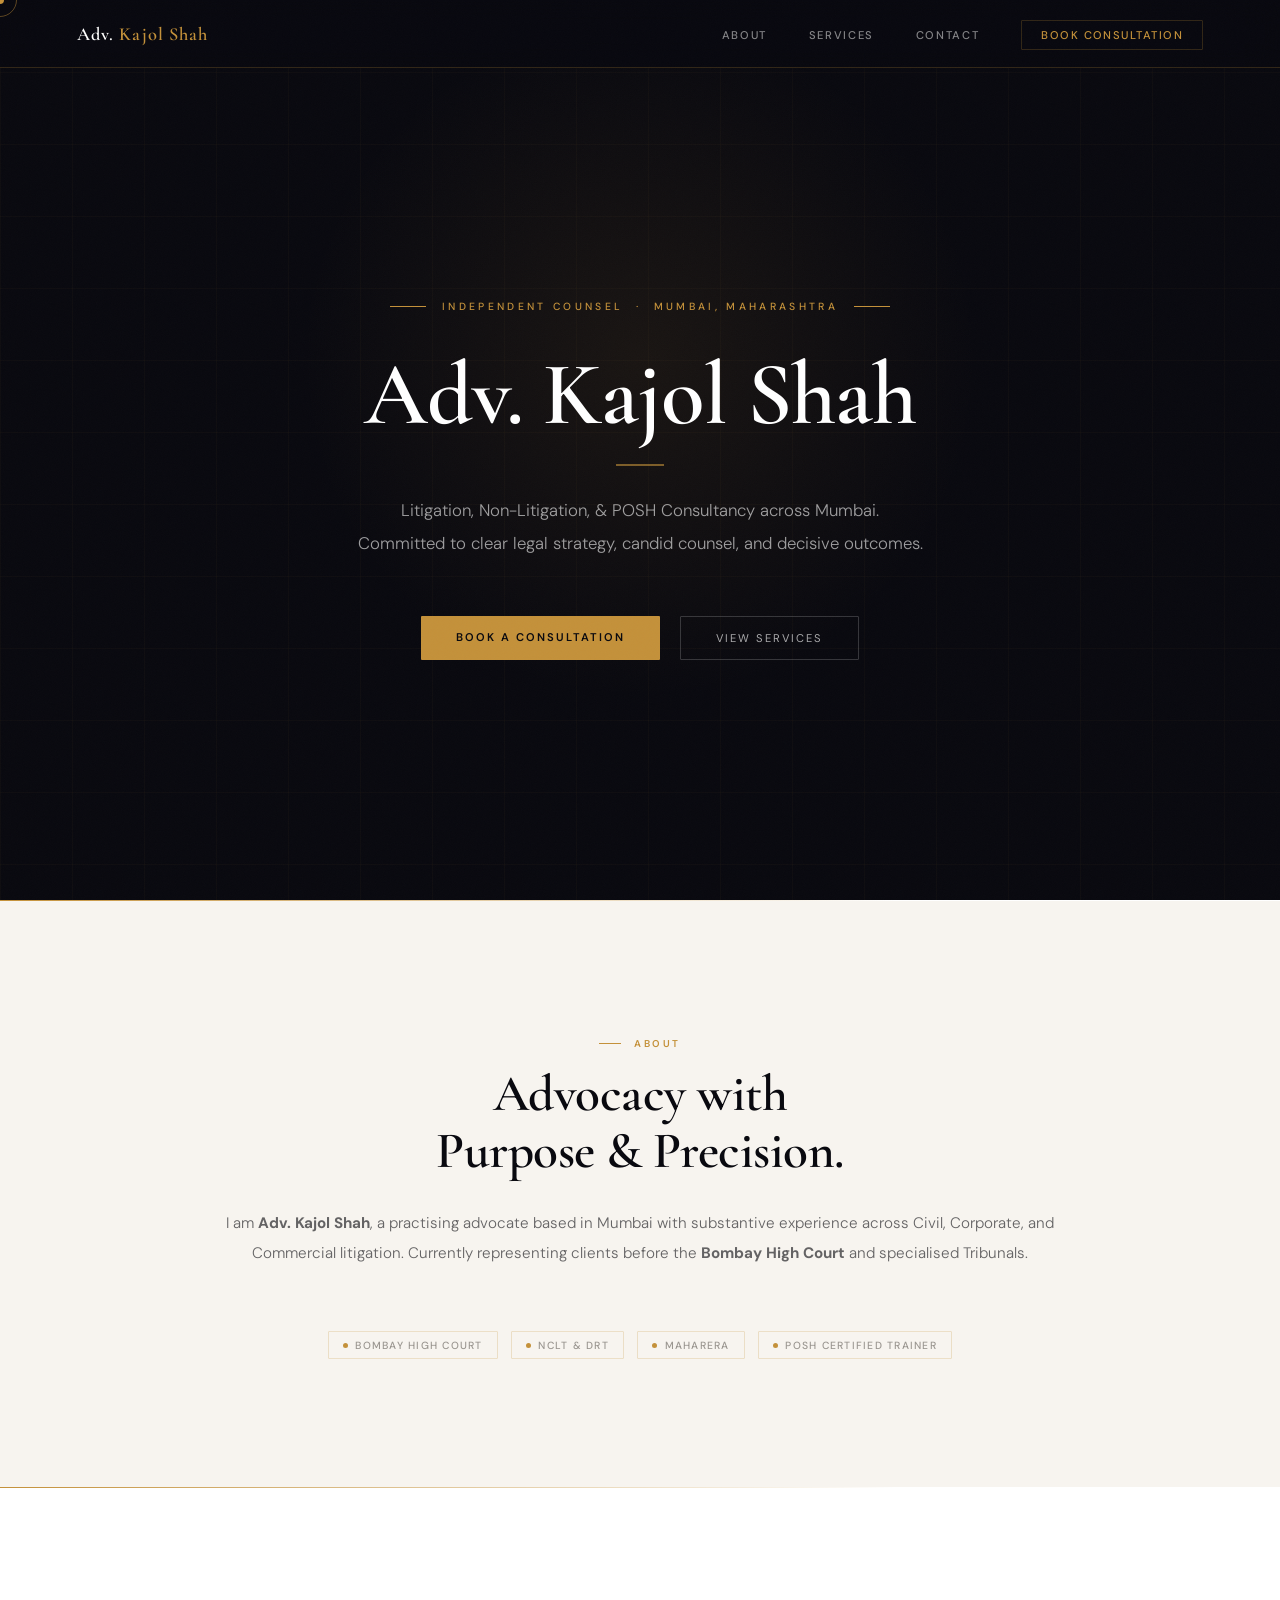
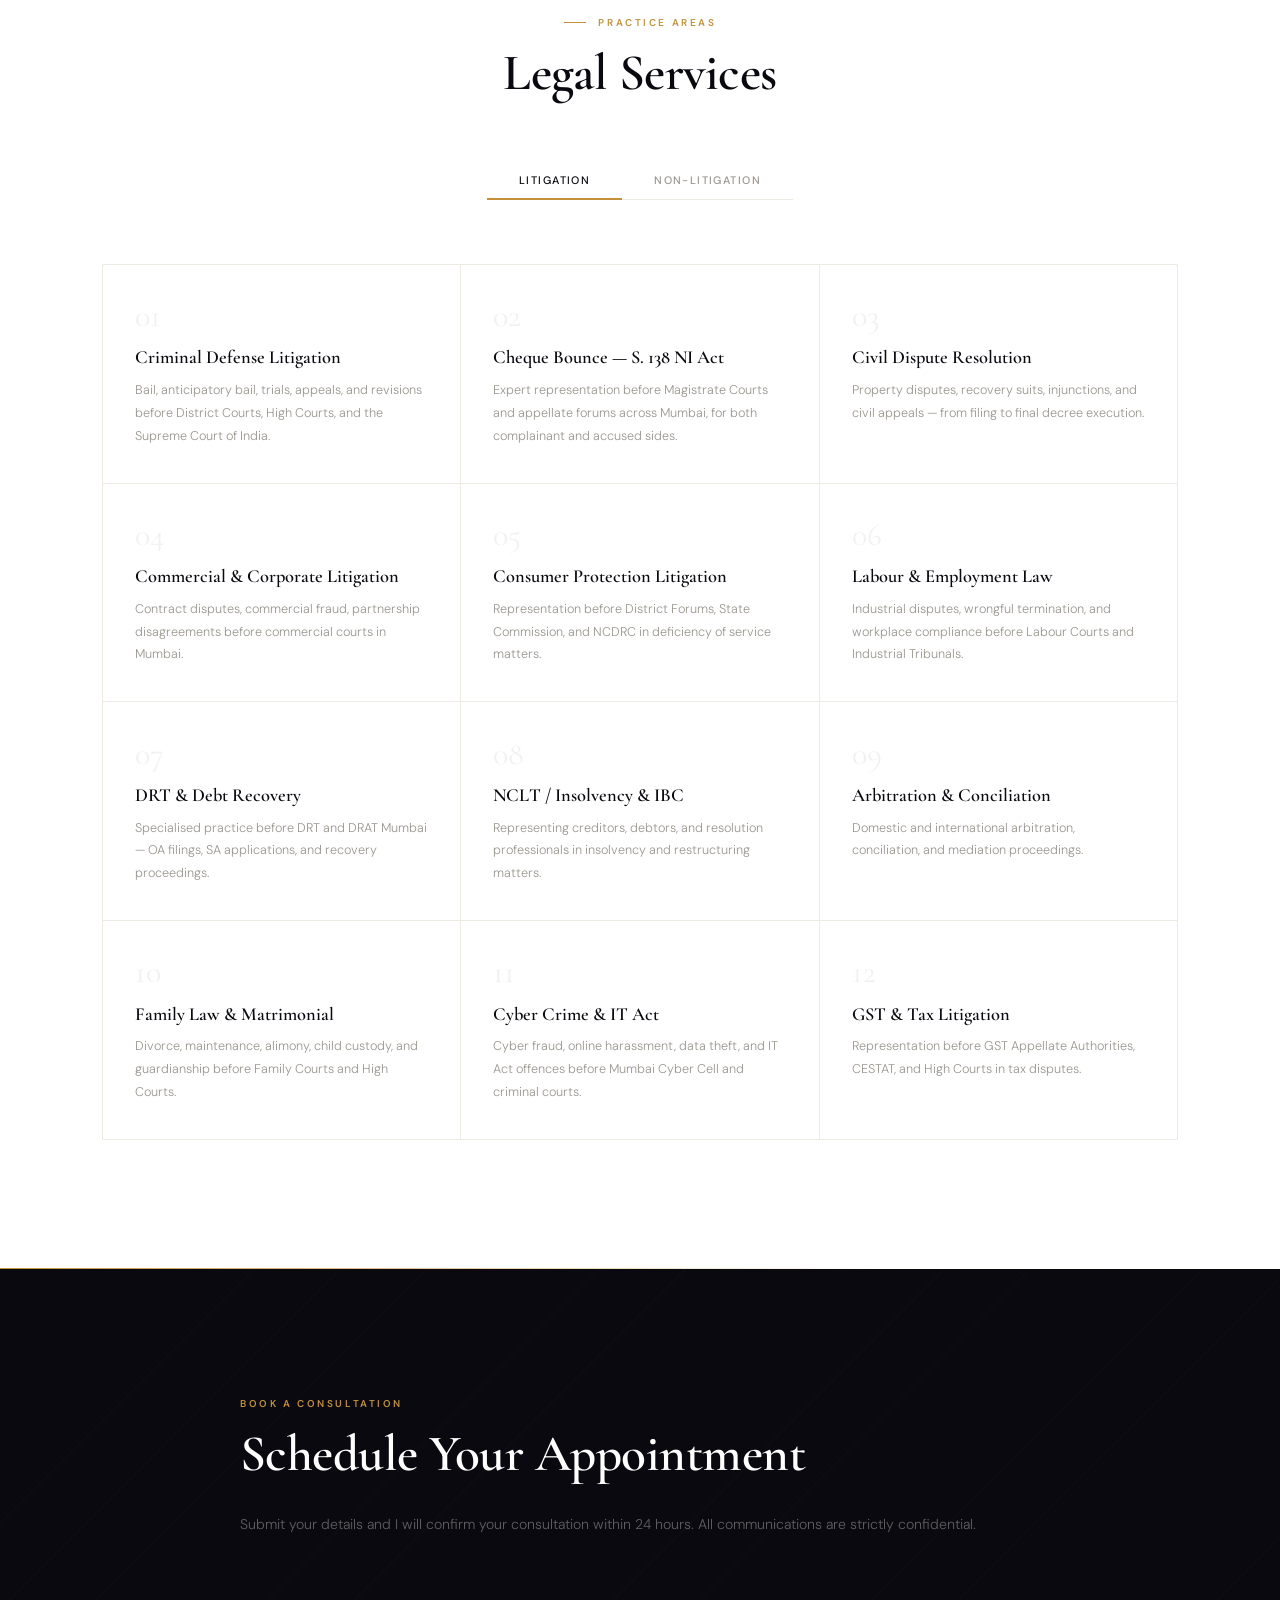
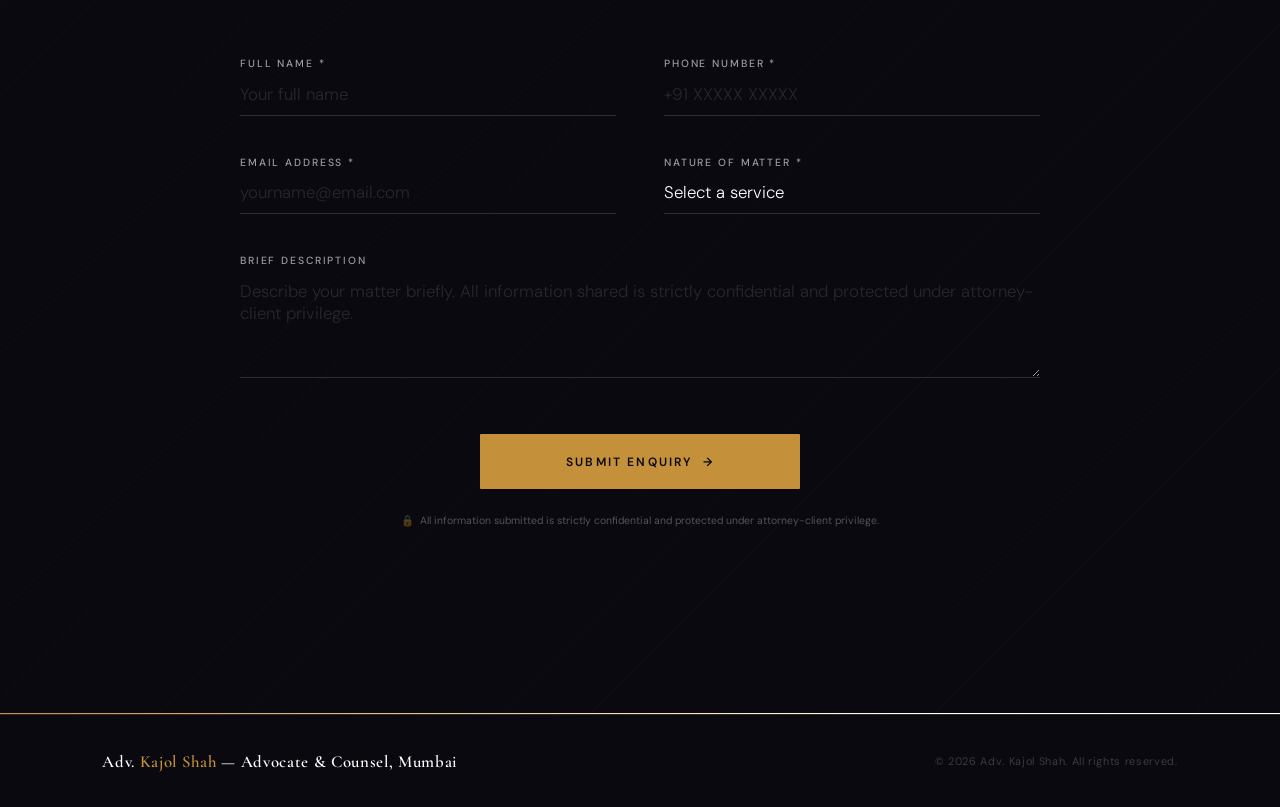
==== index.html @ 15210759 "one file" ====
<!DOCTYPE html>
<html lang="en">

<head>
  <meta charset="UTF-8" />
  <meta name="viewport" content="width=device-width, initial-scale=1.0" />
  <meta name="description"
    content="Adv. Kajol Shah — Independent Advocate and Counsel based in Mumbai. Practising before the Bombay High Court and specialised Tribunals across Maharashtra in Civil, Criminal, Corporate, POSH, and Commercial law." />
  <title>Adv. Kajol Shah — Advocate &amp; Counsel | Mumbai</title>

  <!-- Fonts -->
  <link rel="preconnect" href="https://fonts.googleapis.com" />
  <link
    href="https://fonts.googleapis.com/css2?family=Cormorant+Garamond:ital,wght@0,400;0,500;0,600;0,700;1,400;1,500;1,600&family=DM+Sans:wght@300;400;500;600&display=swap"
    rel="stylesheet" />

  <style>
    *,
    *::before,
    *::after {
      box-sizing: border-box;
      margin: 0;
      padding: 0;
    }

    html {
      scroll-behavior: smooth;
    }

    em {
      font-style: normal;
    }

    :root {
      --ink: #09090f;
      --ink-90: rgba(9, 9, 15, .9);
      --gold: #c4913a;
      --gold-lt: #daa84e;
      --gold-dim: rgba(196, 145, 58, .14);
      --gold-rule: rgba(196, 145, 58, .22);
      --cream: #f7f4ef;
      --stone: #edeae4;
      --mist: #9a9690;
      --white: #ffffff;
      --card-bg: #ffffff;
    }

    body {
      font-family: 'DM Sans', sans-serif;
      background: var(--white);
      color: var(--ink);
      overflow-x: hidden;
      cursor: none;
      -webkit-font-smoothing: antialiased;
    }

    /* ── Noise grain overlay ────────────────────────── */
    body::after {
      content: '';
      position: fixed;
      inset: 0;
      pointer-events: none;
      z-index: 9000;
      opacity: .022;
      background-image: url("data:image/svg+xml,%3Csvg viewBox='0 0 256 256' xmlns='http://www.w3.org/2000/svg'%3E%3Cfilter id='n'%3E%3CfeTurbulence type='fractalNoise' baseFrequency='.9' numOctaves='4' stitchTiles='stitch'/%3E%3C/filter%3E%3Crect width='100%25' height='100%25' filter='url(%23n)'/%3E%3C/svg%3E");
      background-size: 200px 200px;
    }

    /* =============================================
   CUSTOM CURSOR
   ============================================= */
    .cursor {
      position: fixed;
      width: 8px;
      height: 8px;
      background: var(--gold);
      border-radius: 50%;
      pointer-events: none;
      z-index: 9999;
      transform: translate(-50%, -50%);
      transition: transform .1s;
    }

    .cursor-ring {
      position: fixed;
      width: 34px;
      height: 34px;
      border: 1px solid var(--gold);
      border-radius: 50%;
      pointer-events: none;
      z-index: 9998;
      transform: translate(-50%, -50%);
      transition: width .22s, height .22s, opacity .22s;
      opacity: .45;
    }

    /* =============================================
   NAVIGATION
   ============================================= */
    nav {
      position: fixed;
      top: 0;
      left: 0;
      width: 100%;
      z-index: 500;
      display: flex;
      align-items: center;
      justify-content: space-between;
      padding: 0 6%;
      height: 68px;
      background: rgba(9, 9, 15, .94);
      backdrop-filter: blur(20px) saturate(1.4);
      border-bottom: 1px solid var(--gold-rule);
    }

    .logo {
      font-family: 'Cormorant Garamond', serif;
      font-size: 1.15rem;
      font-weight: 600;
      color: var(--white);
      letter-spacing: .06em;
      text-decoration: none;
    }

    .logo span {
      color: var(--gold);
    }

    .nav-links {
      display: flex;
      align-items: center;
      gap: 2.6rem;
      list-style: none;
    }

    .nav-links a {
      color: rgba(255, 255, 255, .5);
      text-decoration: none;
      font-size: .7rem;
      font-weight: 500;
      letter-spacing: .15em;
      text-transform: uppercase;
      transition: color .2s;
      position: relative;
    }

    .nav-links a::after {
      content: '';
      position: absolute;
      left: 0;
      bottom: -3px;
      width: 0;
      height: 1px;
      background: var(--gold);
      transition: width .25s;
    }

    .nav-links a:hover {
      color: var(--white);
    }

    .nav-links a:hover::after {
      width: 100%;
    }

    .nav-btn {
      background: transparent !important;
      color: var(--gold) !important;
      padding: .42rem 1.2rem !important;
      border: 1px solid var(--gold-rule) !important;
      border-radius: 1px !important;
      font-weight: 500 !important;
      letter-spacing: .13em !important;
      transition: background .2s, color .2s !important;
    }

    .nav-btn:hover {
      background: var(--gold) !important;
      color: var(--ink) !important;
    }

    .nav-btn::after {
      display: none !important;
    }

    .hamburger {
      display: none;
      flex-direction: column;
      gap: 5px;
      cursor: pointer;
    }

    .hamburger span {
      display: block;
      width: 22px;
      height: 1px;
      background: var(--white);
      transition: .3s;
    }

    /* =============================================
   HERO  –  Centered Layout
   ============================================= */
    #hero {
      min-height: 100vh;
      background: var(--ink);
      display: flex;
      flex-direction: column;
      justify-content: center;
      align-items: center;
      text-align: center;
      position: relative;
      overflow: hidden;
      padding: 0 6%;
    }

    /* Subtle grid */
    #hero::before {
      content: '';
      position: absolute;
      inset: 0;
      pointer-events: none;
      background-image:
        linear-gradient(rgba(196, 145, 58, .03) 1px, transparent 1px),
        linear-gradient(90deg, rgba(196, 145, 58, .03) 1px, transparent 1px);
      background-size: 72px 72px;
    }

    /* Radial accent */
    .hero-glow {
      position: absolute;
      top: 40%;
      left: 50%;
      transform: translate(-50%, -50%);
      width: 800px;
      height: 800px;
      border-radius: 50%;
      background: radial-gradient(circle, rgba(196, 145, 58, .09) 0%, transparent 60%);
      pointer-events: none;
    }

    .hero-content {
      position: relative;
      z-index: 2;
      display: flex;
      flex-direction: column;
      align-items: center;
      max-width: 900px;
      padding-top: 60px;
    }

    .hero-eyebrow {
      display: flex;
      align-items: center;
      gap: 1rem;
      font-size: .65rem;
      letter-spacing: .32em;
      text-transform: uppercase;
      color: var(--gold);
      font-weight: 500;
      margin-bottom: 2.2rem;
    }

    .hero-eyebrow::before,
    .hero-eyebrow::after {
      content: '';
      width: 36px;
      height: 1px;
      background: var(--gold);
      flex-shrink: 0;
    }

    h1 {
      font-family: 'Cormorant Garamond', serif;
      font-size: clamp(3.6rem, 7vw, 6.5rem);
      font-weight: 600;
      color: var(--white);
      line-height: 1.04;
      letter-spacing: -.01em;
      margin-bottom: 1.4rem;
    }

    .hero-divider {
      width: 48px;
      height: 2px;
      background: rgba(196, 145, 58, .6);
      margin-bottom: 1.8rem;
    }

    .hero-sub {
      font-size: .8rem;
      color: rgba(255, 255, 255, .5);
      letter-spacing: .18em;
      text-transform: uppercase;
      font-weight: 400;
      margin-bottom: 2rem;
      line-height: 1.9;
    }

    .hero-desc {
      font-size: 1.05rem;
      color: rgba(255, 255, 255, .6);
      font-weight: 300;
      line-height: 1.95;
      max-width: 600px;
      margin-bottom: 3.5rem;
    }

    .hero-btns {
      display: flex;
      gap: 1.2rem;
      flex-wrap: wrap;
      justify-content: center;
    }

    /* Credential strip on photo */
    .hero-credential {
      display: none;
    }

    .hero-credential-name {
      display: none;
    }

    .hero-credential-role {
      display: none;
    }

    /* =============================================
   BUTTONS
   ============================================= */
    .btn-gold {
      background: var(--gold);
      color: var(--ink);
      padding: .88rem 2.2rem;
      font-size: .7rem;
      font-weight: 600;
      letter-spacing: .18em;
      text-transform: uppercase;
      text-decoration: none;
      border-radius: 1px;
      transition: background .22s, transform .18s;
      display: inline-block;
      border: none;
      cursor: pointer;
      font-family: 'DM Sans', sans-serif;
    }

    .btn-gold:hover {
      background: var(--gold-lt);
      transform: translateY(-1px);
    }

    .btn-ghost {
      border: 1px solid rgba(255, 255, 255, .18);
      color: rgba(255, 255, 255, .65);
      padding: .88rem 2.2rem;
      font-size: .7rem;
      font-weight: 400;
      letter-spacing: .18em;
      text-transform: uppercase;
      text-decoration: none;
      border-radius: 1px;
      transition: border-color .22s, color .22s;
      display: inline-block;
    }

    .btn-ghost:hover {
      border-color: var(--gold);
      color: var(--gold);
    }

    /* =============================================
   DIVIDER
   ============================================= */
    .gold-rule {
      width: 100%;
      height: 1px;
      background: linear-gradient(90deg, var(--gold), transparent 70%);
    }

    /* =============================================
   STATS STRIP
   ============================================= */
    .stats-strip {
      background: var(--cream);
      border-bottom: 1px solid var(--stone);
      padding: 3.2rem 8%;
      display: flex;
      align-items: center;
      justify-content: center;
      flex-wrap: wrap;
      gap: 4rem;
      max-width: 100%;
    }

    .stat-item {
      display: flex;
      flex-direction: column;
      gap: .3rem;
    }

    .stat-num {
      font-family: 'Cormorant Garamond', serif;
      font-size: 2.4rem;
      font-weight: 600;
      color: var(--gold);
      line-height: 1;
      letter-spacing: -.02em;
    }

    .stat-label {
      font-size: .65rem;
      letter-spacing: .18em;
      text-transform: uppercase;
      color: var(--mist);
      font-weight: 500;
    }

    .stat-divider {
      display: none;
    }

    /* =============================================
   SECTION SHARED
   ============================================= */
    .sec-tag {
      font-size: .62rem;
      letter-spacing: .26em;
      text-transform: uppercase;
      color: var(--gold);
      font-weight: 600;
      margin-bottom: 1rem;
      display: flex;
      align-items: center;
      gap: .8rem;
    }

    .sec-tag::before {
      content: '';
      width: 22px;
      height: 1px;
      background: var(--gold);
    }

    h2 {
      font-family: 'Cormorant Garamond', serif;
      font-size: clamp(2.4rem, 4vw, 3.8rem);
      font-weight: 600;
      line-height: 1.12;
      letter-spacing: -.01em;
      margin-bottom: 1.8rem;
    }

    /* =============================================
   ABOUT
   ============================================= */
    #about {
      background: var(--cream);
      padding: 8rem 8%;
    }

    .about-wrap {
      display: flex;
      flex-direction: column;
      max-width: 860px;
      margin: 0 auto;
      align-items: center;
      text-align: center;
    }

    .about-body {
      display: flex;
      flex-direction: column;
      align-items: center;
      padding-top: .5rem;
    }

    .about-text {
      font-size: .95rem;
      color: rgba(9, 9, 15, .62);
      line-height: 1.95;
      font-weight: 300;
      margin-bottom: 1.4rem;
    }

    .about-quote {
      margin: 2.8rem 0;
      padding: 2.2rem;
      border-top: 1px solid var(--gold);
      border-bottom: 1px solid var(--gold);
      background: var(--stone);
      border-radius: 2px;
    }

    .about-quote p {
      font-family: 'Cormorant Garamond', serif;
      font-size: 1.4rem;
      font-style: normal;
      color: var(--ink);
      line-height: 1.65;
      font-weight: 500;
    }

    .credential-tags {
      display: flex;
      flex-wrap: wrap;
      gap: .8rem;
      margin-top: 2.5rem;
      justify-content: center;
    }

    .cred-tag {
      display: inline-flex;
      align-items: center;
      gap: .45rem;
      padding: .4rem .9rem;
      border: 1px solid var(--gold-rule);
      border-radius: 1px;
      font-size: .65rem;
      letter-spacing: .12em;
      text-transform: uppercase;
      color: var(--mist);
      font-weight: 500;
    }

    .cred-tag::before {
      content: '';
      width: 5px;
      height: 5px;
      border-radius: 50%;
      background: var(--gold);
      flex-shrink: 0;
    }

    /* =============================================
   PRACTICE
   ============================================= */
    #practice {
      background: var(--white);
      padding: 8rem 8%;
    }

    .sec-header {
      max-width: 1160px;
      margin: 0 auto 4rem;
      display: flex;
      flex-direction: column;
      align-items: center;
      text-align: center;
    }

    .tabs {
      display: flex;
      gap: 0;
      margin-top: 2rem;
      border-bottom: 1px solid var(--stone);
    }

    .tab {
      padding: .65rem 2rem;
      font-size: .68rem;
      font-weight: 500;
      letter-spacing: .13em;
      text-transform: uppercase;
      cursor: pointer;
      background: none;
      border: none;
      color: var(--mist);
      font-family: 'DM Sans', sans-serif;
      border-bottom: 2px solid transparent;
      margin-bottom: -1px;
      transition: color .2s, border-color .2s;
    }

    .tab.on {
      color: var(--ink);
      border-bottom-color: var(--gold);
    }

    .tab:hover:not(.on) {
      color: var(--ink);
    }

    .tab-panel {
      display: none;
    }

    .tab-panel.on {
      display: block;
    }

    .cards {
      display: grid;
      grid-template-columns: repeat(auto-fill, minmax(300px, 1fr));
      gap: 1px;
      background: var(--stone);
      border: 1px solid var(--stone);
      max-width: 1160px;
      margin: 0 auto;
      border-radius: 1px;
      overflow: hidden;
    }

    .card {
      background: var(--white);
      padding: 2.2rem 2rem;
      transition: background .22s;
      position: relative;
      overflow: hidden;
    }

    .card::before {
      content: '';
      position: absolute;
      top: 0;
      left: 0;
      right: 0;
      height: 1px;
      background: var(--gold);
      transform: scaleX(0);
      transform-origin: left;
      transition: transform .3s ease;
    }

    .card:hover {
      background: var(--cream);
    }

    .card:hover::before {
      transform: scaleX(1);
    }

    .card-n {
      font-family: 'Cormorant Garamond', serif;
      font-size: 2rem;
      font-weight: 400;
      color: rgba(9, 9, 15, .06);
      line-height: 1;
      margin-bottom: .9rem;
    }

    .card-title {
      font-family: 'Cormorant Garamond', serif;
      font-size: 1.15rem;
      font-weight: 600;
      color: var(--ink);
      margin-bottom: .55rem;
      line-height: 1.3;
    }

    .card-desc {
      font-size: .79rem;
      color: var(--mist);
      line-height: 1.8;
      font-weight: 300;
    }

    /* =============================================
   APPOINTMENT
   ============================================= */
    #appointment {
      background: var(--ink);
      padding: 8rem 8%;
      position: relative;
      overflow: hidden;
    }

    #appointment::before {
      content: '';
      position: absolute;
      inset: 0;
      pointer-events: none;
      background: repeating-linear-gradient(-45deg,
          transparent, transparent 60px,
          rgba(196, 145, 58, .018) 60px, rgba(196, 145, 58, .018) 61px);
    }

    .appt-wrap {
      max-width: 800px;
      margin: 0 auto;
      position: relative;
      z-index: 2;
    }

    .appt-head {
      margin-bottom: 4rem;
    }

    .appt-head .sec-tag::before {
      display: none;
    }

    .appt-head h2 {
      color: var(--white);
    }

    .appt-head p {
      color: rgba(255, 255, 255, .35);
      font-size: .88rem;
      font-weight: 300;
      margin-top: .8rem;
      line-height: 1.8;
    }

    .form-box {
      padding: 3.5rem 0;
    }

    .f-row {
      display: grid;
      grid-template-columns: 1fr 1fr;
      gap: 3rem;
      margin-bottom: 2.5rem;
    }

    .f-grp {
      display: flex;
      flex-direction: column;
      gap: .8rem;
    }

    .f-grp label {
      font-size: .65rem;
      letter-spacing: .18em;
      text-transform: uppercase;
      color: rgba(255, 255, 255, .6);
      font-weight: 500;
    }

    .f-grp input,
    .f-grp select,
    .f-grp textarea {
      background: transparent;
      border: none;
      border-bottom: 1px solid rgba(255, 255, 255, .15);
      border-radius: 0;
      padding: 0 0 .6rem 0;
      color: var(--white);
      font-family: 'DM Sans', sans-serif;
      font-size: 1.05rem;
      font-weight: 300;
      outline: none;
      transition: border-color .3s;
      width: 100%;
    }

    .f-grp select {
      cursor: pointer;
      appearance: none;
      -webkit-appearance: none;
    }

    .f-grp select option,
    .f-grp select optgroup {
      background: var(--ink);
      color: var(--white);
    }

    .f-grp input:focus,
    .f-grp select:focus,
    .f-grp textarea:focus {
      border-bottom-color: var(--gold);
    }

    .f-grp input::placeholder,
    .f-grp textarea::placeholder {
      color: rgba(255, 255, 255, .12);
    }

    .f-full {
      grid-column: 1 / -1;
    }

    .f-submit {
      margin-top: 3.5rem;
      text-align: center;
    }

    .f-submit .btn-gold {
      padding: 1.2rem 3rem;
      font-size: .75rem;
      width: 100%;
      max-width: 320px;
    }

    .f-note {
      margin-top: 1.5rem;
      font-size: .65rem;
      color: rgba(255, 255, 255, .3);
      line-height: 1.6;
    }

    /* =============================================
   CONTACT
   ============================================= */
    #contact {
      background: var(--cream);
      padding: 8rem 8% 5rem;
    }

    .contact-wrap {
      display: flex;
      flex-direction: column;
      align-items: center;
      max-width: 800px;
      margin: 0 auto;
    }

    .c-item {
      display: flex;
      align-items: flex-start;
      gap: 1.2rem;
      margin-bottom: 2.2rem;
    }

    .c-ico {
      width: 40px;
      height: 40px;
      background: var(--ink);
      color: var(--gold);
      display: flex;
      align-items: center;
      justify-content: center;
      border-radius: 1px;
      font-size: .95rem;
      flex-shrink: 0;
    }

    .c-lbl {
      font-size: .62rem;
      letter-spacing: .14em;
      text-transform: uppercase;
      color: var(--mist);
      margin-bottom: .25rem;
      font-weight: 500;
    }

    .c-val {
      font-size: .9rem;
      color: var(--ink);
      font-weight: 400;
    }

    .c-val a {
      color: var(--ink);
      text-decoration: none;
      transition: color .2s;
    }

    .c-val a:hover {
      color: var(--gold);
    }

    .courts-panel {
      background: var(--ink);
      border-radius: 1px;
      padding: 2.8rem;
      border: 1px solid rgba(196, 145, 58, .12);
    }

    .courts-panel h3 {
      font-family: 'Cormorant Garamond', serif;
      font-size: 1.4rem;
      font-weight: 600;
      color: var(--gold);
      margin-bottom: 1.8rem;
      letter-spacing: .02em;
    }

    .court-li {
      padding: .65rem 0;
      border-bottom: 1px solid rgba(255, 255, 255, .04);
      font-size: .8rem;
      color: rgba(255, 255, 255, .52);
      display: flex;
      align-items: center;
      gap: .75rem;
      font-weight: 300;
      line-height: 1.5;
    }

    .court-li::before {
      content: '';
      width: 4px;
      height: 4px;
      border-radius: 50%;
      background: var(--gold);
      flex-shrink: 0;
    }

    .court-li:last-child {
      border: none;
    }

    /* =============================================
   FOOTER
   ============================================= */
    footer {
      background: var(--ink);
      padding: 2.2rem 8%;
      display: flex;
      align-items: center;
      justify-content: space-between;
      flex-wrap: wrap;
      gap: 1rem;
      border-top: 1px solid var(--gold-rule);
    }

    .f-logo {
      font-family: 'Cormorant Garamond', serif;
      font-size: 1.05rem;
      color: var(--white);
      font-weight: 600;
      letter-spacing: .04em;
    }

    .f-logo span {
      color: var(--gold);
    }

    .f-copy {
      font-size: .68rem;
      color: rgba(255, 255, 255, .2);
      letter-spacing: .06em;
    }

    /* =============================================
   MOBILE MENU
   ============================================= */
    .mob-menu {
      display: none;
      position: fixed;
      inset: 0;
      background: var(--ink);
      z-index: 450;
      flex-direction: column;
      align-items: center;
      justify-content: center;
      gap: 2.2rem;
    }

    .mob-menu.open {
      display: flex;
    }

    .mob-menu a {
      font-family: 'Cormorant Garamond', serif;
      font-size: 2.2rem;
      color: var(--white);
      text-decoration: none;
      font-weight: 600;
      transition: color .2s;
    }

    .mob-menu a:hover {
      color: var(--gold);
    }

    .mob-close {
      position: absolute;
      top: 2rem;
      right: 6%;
      font-size: 1.4rem;
      background: none;
      border: none;
      color: rgba(255, 255, 255, .4);
      cursor: pointer;
    }

    /* =============================================
   SCROLL REVEAL
   ============================================= */
    .r {
      opacity: 0;
      transform: translateY(24px);
      transition: opacity .75s ease, transform .75s ease;
    }

    .r.v {
      opacity: 1;
      transform: none;
    }

    .r.d1 {
      transition-delay: .1s;
    }

    .r.d2 {
      transition-delay: .2s;
    }

    .r.d3 {
      transition-delay: .32s;
    }

    /* =============================================
   HERO ANIMATE
   ============================================= */
    @keyframes fadeUp {
      from {
        opacity: 0;
        transform: translateY(26px);
      }

      to {
        opacity: 1;
        transform: none;
      }
    }

    .a1 {
      animation: fadeUp .9s ease .1s both;
    }

    .a2 {
      animation: fadeUp .9s ease .28s both;
    }

    .a3 {
      animation: fadeUp .9s ease .46s both;
    }

    .a4 {
      animation: fadeUp .9s ease .64s both;
    }

    .a5 {
      animation: fadeUp .9s ease .82s both;
    }

    @keyframes fadeIn {
      from {
        opacity: 0;
      }

      to {
        opacity: 1;
      }
    }

    /* =============================================
   RESPONSIVE — ≤ 960px
   ============================================= */
    @media (max-width: 960px) {
      .nav-links {
        display: none;
      }

      .hamburger {
        display: flex;
      }

      #hero {
        align-items: center;
        justify-content: center;
        padding: 120px 5% 60px;
      }

      .hero-content {
        padding-top: 0;
      }

      .stats-strip {
        padding: 2.4rem 6%;
        gap: 1.4rem;
      }

      .stat-divider {
        display: none;
      }

      .about-wrap {
        grid-template-columns: 1fr;
        gap: 3rem;
      }

      .contact-wrap {
        grid-template-columns: 1fr;
        gap: 3rem;
      }

      .f-row {
        grid-template-columns: 1fr;
      }
    }

    @media (max-width: 600px) {

      #hero,
      #about,
      #practice,
      #appointment,
      #contact {
        padding-left: 5%;
        padding-right: 5%;
      }

      nav,
      footer {
        padding-left: 5%;
        padding-right: 5%;
      }

      .stats-strip {
        padding: 2rem 5%;
      }

      .form-box {
        padding: 2.5rem 0;
      }
    }
  </style>
</head>

<body>

  <!-- Custom Cursor -->
  <div class="cursor" id="cur"></div>
  <div class="cursor-ring" id="ring"></div>

  <!-- Navigation -->
  <nav>
    <a href="#hero" class="logo">Adv. <span>Kajol Shah</span></a>
    <ul class="nav-links">
      <li><a href="#about">About</a></li>
      <li><a href="#practice">Services</a></li>
      <li><a href="#contact">Contact</a></li>
      <li><a href="#appointment" class="nav-btn">Book Consultation</a></li>
    </ul>
    <div class="hamburger" id="ham" onclick="toggleMenu()">
      <span></span><span></span><span></span>
    </div>
  </nav>

  <!-- Mobile Menu -->
  <div class="mob-menu" id="mobMenu">
    <button class="mob-close" onclick="toggleMenu()">&#10005;</button>
    <a href="#about" onclick="toggleMenu()">About</a>
    <a href="#practice" onclick="toggleMenu()">Services</a>
    <a href="#appointment" onclick="toggleMenu()">Book Consultation</a>
  </div>

  <section id="hero">
    <div class="hero-glow"></div>

    <!-- Center Content -->
    <div class="hero-content">
      <div class="hero-eyebrow a1">Independent Counsel &nbsp;&middot;&nbsp; Mumbai, Maharashtra</div>
      <h1 class="a2">Adv. Kajol Shah</h1>
      <div class="hero-divider a3"></div>
      <p class="hero-desc a4">
        Litigation, Non-Litigation, &amp; POSH Consultancy across Mumbai.<br>
        Committed to clear legal strategy, candid counsel, and decisive outcomes.
      </p>
      <div class="hero-btns a5">
        <a href="#appointment" class="btn-gold">Book a Consultation</a>
        <a href="#practice" class="btn-ghost">View Services</a>
      </div>
    </div>

  </section>

  <div class="gold-rule"></div>

  <section id="about">
    <div class="about-wrap">

      <!-- Body -->
      <div class="about-body">
        <div class="sec-tag r">About</div>
        <h2 class="r d1">Advocacy with<br>Purpose &amp; Precision.</h2>

        <p class="about-text r d2">
          I am <strong>Adv. Kajol Shah</strong>, a practising advocate based in Mumbai with substantive experience
          across
          Civil, Corporate, and Commercial litigation. Currently representing clients before the <strong>Bombay High
            Court</strong> and specialised Tribunals.
        </p>

        <div class="credential-tags r d3">
          <span class="cred-tag">Bombay High Court</span>
          <span class="cred-tag">NCLT &amp; DRT</span>
          <span class="cred-tag">MahaRERA</span>
          <span class="cred-tag">POSH Certified Trainer</span>
        </div>
      </div>

    </div>
  </section>

  <div class="gold-rule"></div>

  <section id="practice">
    <div class="sec-header r">
      <div class="sec-tag">Practice Areas</div>
      <h2>Legal Services</h2>
      <div class="tabs">
        <button class="tab on" onclick="switchTab('lit',    this)">Litigation</button>
        <button class="tab" onclick="switchTab('nonlit', this)">Non-Litigation</button>
      </div>
    </div>

    <!-- LITIGATION -->
    <div id="panel-lit" class="tab-panel on">
      <div class="cards">

        <div class="card r">
          <div class="card-n">01</div>
          <div class="card-title">Criminal Defense Litigation</div>
          <div class="card-desc">Bail, anticipatory bail, trials, appeals, and revisions before District Courts, High Courts, and the Supreme Court of India.</div>
        </div>

        <div class="card r d1">
          <div class="card-n">02</div>
          <div class="card-title">Cheque Bounce — S. 138 NI Act</div>
          <div class="card-desc">Expert representation before Magistrate Courts and appellate forums across Mumbai, for both complainant and accused sides.</div>
        </div>

        <div class="card r d2">
          <div class="card-n">03</div>
          <div class="card-title">Civil Dispute Resolution</div>
          <div class="card-desc">Property disputes, recovery suits, injunctions, and civil appeals — from filing to final decree execution.</div>
        </div>

        <div class="card r">
          <div class="card-n">04</div>
          <div class="card-title">Commercial &amp; Corporate Litigation</div>
          <div class="card-desc">Contract disputes, commercial fraud, partnership disagreements before commercial courts in Mumbai.</div>
        </div>

        <div class="card r d1">
          <div class="card-n">05</div>
          <div class="card-title">Consumer Protection Litigation</div>
          <div class="card-desc">Representation before District Forums, State Commission, and NCDRC in deficiency of service matters.</div>
        </div>

        <div class="card r d2">
          <div class="card-n">06</div>
          <div class="card-title">Labour &amp; Employment Law</div>
          <div class="card-desc">Industrial disputes, wrongful termination, and workplace compliance before Labour Courts and Industrial Tribunals.</div>
        </div>

        <div class="card r">
          <div class="card-n">07</div>
          <div class="card-title">DRT &amp; Debt Recovery</div>
          <div class="card-desc">Specialised practice before DRT and DRAT Mumbai — OA filings, SA applications, and recovery proceedings.</div>
        </div>

        <div class="card r d1">
          <div class="card-n">08</div>
          <div class="card-title">NCLT / Insolvency &amp; IBC</div>
          <div class="card-desc">Representing creditors, debtors, and resolution professionals in insolvency and restructuring matters.</div>
        </div>

        <div class="card r d2">
          <div class="card-n">09</div>
          <div class="card-title">Arbitration &amp; Conciliation</div>
          <div class="card-desc">Domestic and international arbitration, conciliation, and mediation proceedings.</div>
        </div>

        <div class="card r">
          <div class="card-n">10</div>
          <div class="card-title">Family Law &amp; Matrimonial</div>
          <div class="card-desc">Divorce, maintenance, alimony, child custody, and guardianship before Family Courts and High Courts.</div>
        </div>

        <div class="card r d1">
          <div class="card-n">11</div>
          <div class="card-title">Cyber Crime &amp; IT Act</div>
          <div class="card-desc">Cyber fraud, online harassment, data theft, and IT Act offences before Mumbai Cyber Cell and criminal courts.</div>
        </div>

        <div class="card r d2">
          <div class="card-n">12</div>
          <div class="card-title">GST &amp; Tax Litigation</div>
          <div class="card-desc">Representation before GST Appellate Authorities, CESTAT, and High Courts in tax disputes.</div>
        </div>

      </div>
    </div>

    <!-- NON-LITIGATION -->
    <div id="panel-nonlit" class="tab-panel">
      <div class="cards">

        <div class="card r">
          <div class="card-n">13</div>
          <div class="card-title">Real Estate &amp; RERA</div>
          <div class="card-desc">Builder disputes, possession delays, and RERA complaints before MahaRERA.</div>
        </div>

        <div class="card r d1">
          <div class="card-n">14</div>
          <div class="card-title">Property Title Verification</div>
          <div class="card-desc">Detailed title search and legal scrutiny reports for residential and commercial properties in Mumbai.</div>
        </div>

        <div class="card r d2">
          <div class="card-n">15</div>
          <div class="card-title">Deed Drafting &amp; Registration</div>
          <div class="card-desc">Sale Deeds, Lease Deeds, Leave &amp; Licence Agreements, Gift Deeds, and Mortgage Deeds.</div>
        </div>

        <div class="card r">
          <div class="card-n">16</div>
          <div class="card-title">Business Agreement Drafting</div>
          <div class="card-desc">Partnership Deeds, Shareholder Agreements, JV Agreements, Vendor Contracts, and NDAs.</div>
        </div>

        <div class="card r d1">
          <div class="card-n">17</div>
          <div class="card-title">Testamentary &amp; Succession</div>
          <div class="card-desc">Wills, Probate, Letters of Administration, and Succession Certificates with estate planning guidance.</div>
        </div>

        <div class="card r d2">
          <div class="card-n">18</div>
          <div class="card-title">Legal Opinion &amp; Consultation</div>
          <div class="card-desc">Written legal opinions on regulatory, contractual, and compliance matters.</div>
        </div>

        <div class="card r">
          <div class="card-n">19</div>
          <div class="card-title">Contract Review &amp; Vetting</div>
          <div class="card-desc">Analysing agreements to identify legal risks, unfavourable clauses, and compliance gaps.</div>
        </div>

      </div>
    </div>
  </section>

  <div class="gold-rule"></div>

  <section id="appointment">
    <div class="appt-wrap">
      <div class="appt-head r">
        <div class="sec-tag">Book a Consultation</div>
        <h2>Schedule Your Appointment</h2>
        <p>Submit your details and I will confirm your consultation within 24 hours. All communications are strictly
          confidential.</p>
      </div>

      <form class="form-box r d1" action="https://formspree.io/f/xnjoyraq" method="POST">

        <div class="f-row">
          <div class="f-grp">
            <label>Full Name *</label>
            <input type="text" name="name" placeholder="Your full name" required />
          </div>
          <div class="f-grp">
            <label>Phone Number *</label>
            <input type="tel" name="phone" placeholder="+91 XXXXX XXXXX" required />
          </div>
        </div>

        <div class="f-row">
          <div class="f-grp">
            <label>Email Address *</label>
            <input type="email" name="email" placeholder="yourname@email.com" required />
          </div>
          <div class="f-grp">
            <label>Nature of Matter *</label>
            <select name="matter_type" required>
              <option value="" disabled selected>Select a service</option>
              <optgroup label="Litigation">
                <option>Criminal Defense Litigation</option>
                <option>Cheque Bounce — S. 138 NI Act</option>
                <option>Civil Dispute Resolution</option>
                <option>Commercial &amp; Corporate Litigation</option>
                <option>Consumer Protection Litigation</option>
                <option>Labour &amp; Employment Law</option>
                <option>DRT &amp; Debt Recovery</option>
                <option>NCLT / Insolvency &amp; IBC</option>
                <option>Arbitration &amp; Conciliation</option>
                <option>Family Law &amp; Matrimonial</option>
                <option>Cyber Crime &amp; IT Act</option>
                <option>GST &amp; Tax Litigation</option>
              </optgroup>
              <optgroup label="Non-Litigation">
                <option>Real Estate &amp; RERA</option>
                <option>Property Title Verification</option>
                <option>Deed Drafting &amp; Registration</option>
                <option>Business Agreement Drafting</option>
                <option>Testamentary &amp; Succession</option>
                <option>Legal Opinion &amp; Consultation</option>
                <option>Contract Review &amp; Vetting</option>
              </optgroup>
              <option>Other / Not Sure</option>
            </select>
          </div>
        </div>

        <div class="f-row">
          <div class="f-grp f-full">
            <label>Brief Description</label>
            <textarea name="description" rows="4"
              placeholder="Describe your matter briefly. All information shared is strictly confidential and protected under attorney-client privilege."></textarea>
          </div>
        </div>

        <div class="f-submit">
          <button type="submit" class="btn-gold">Submit Enquiry &nbsp;&#8594;</button>
          <div class="f-note">&#128274;&nbsp; All information submitted is strictly confidential and protected under
            attorney-client privilege.</div>
        </div>

      </form>
    </div>
  </section>

  <div class="gold-rule"></div>

  <!-- Footer -->
  <footer>
    <div class="f-logo">Adv. <span>Kajol Shah</span> &mdash; Advocate &amp; Counsel, Mumbai</div>
    <div class="f-copy">&copy; 2026 Adv. Kajol Shah. All rights reserved.</div>
  </footer>

  <script>
    // --- Custom Cursor ---
    const cur = document.getElementById('cur');
    const ring = document.getElementById('ring');

    document.addEventListener('mousemove', e => {
      cur.style.left = e.clientX + 'px';
      cur.style.top = e.clientY + 'px';
      ring.style.left = e.clientX + 'px';
      ring.style.top = e.clientY + 'px';
    });

    document.querySelectorAll('a, button, .card').forEach(el => {
      el.addEventListener('mouseenter', () => {
        ring.style.width = '56px';
        ring.style.height = '56px';
        ring.style.opacity = '1';
      });
      el.addEventListener('mouseleave', () => {
        ring.style.width = '36px';
        ring.style.height = '36px';
        ring.style.opacity = '.5';
      });
    });

    // --- Tabs ---
    function switchTab(id, btn) {
      document.querySelectorAll('.tab-panel').forEach(p => p.classList.remove('on'));
      document.querySelectorAll('.tab').forEach(b => b.classList.remove('on'));
      document.getElementById('panel-' + id).classList.add('on');
      btn.classList.add('on');
      // Re-observe reveal elements in the newly shown panel
      setTimeout(() => {
        document.querySelectorAll('#panel-' + id + ' .r:not(.v)').forEach(el => obs.observe(el));
      }, 10);
    }

    // --- Mobile Menu ---
    function toggleMenu() {
      document.getElementById('mobMenu').classList.toggle('open');
    }

    // --- Scroll Reveal ---
    const obs = new IntersectionObserver(entries => {
      entries.forEach(e => {
        if (e.isIntersecting) {
          e.target.classList.add('v');
          obs.unobserve(e.target);
        }
      });
    }, { threshold: .08 });

    document.querySelectorAll('.r').forEach(el => obs.observe(el));

  </script>

</body>

</html>
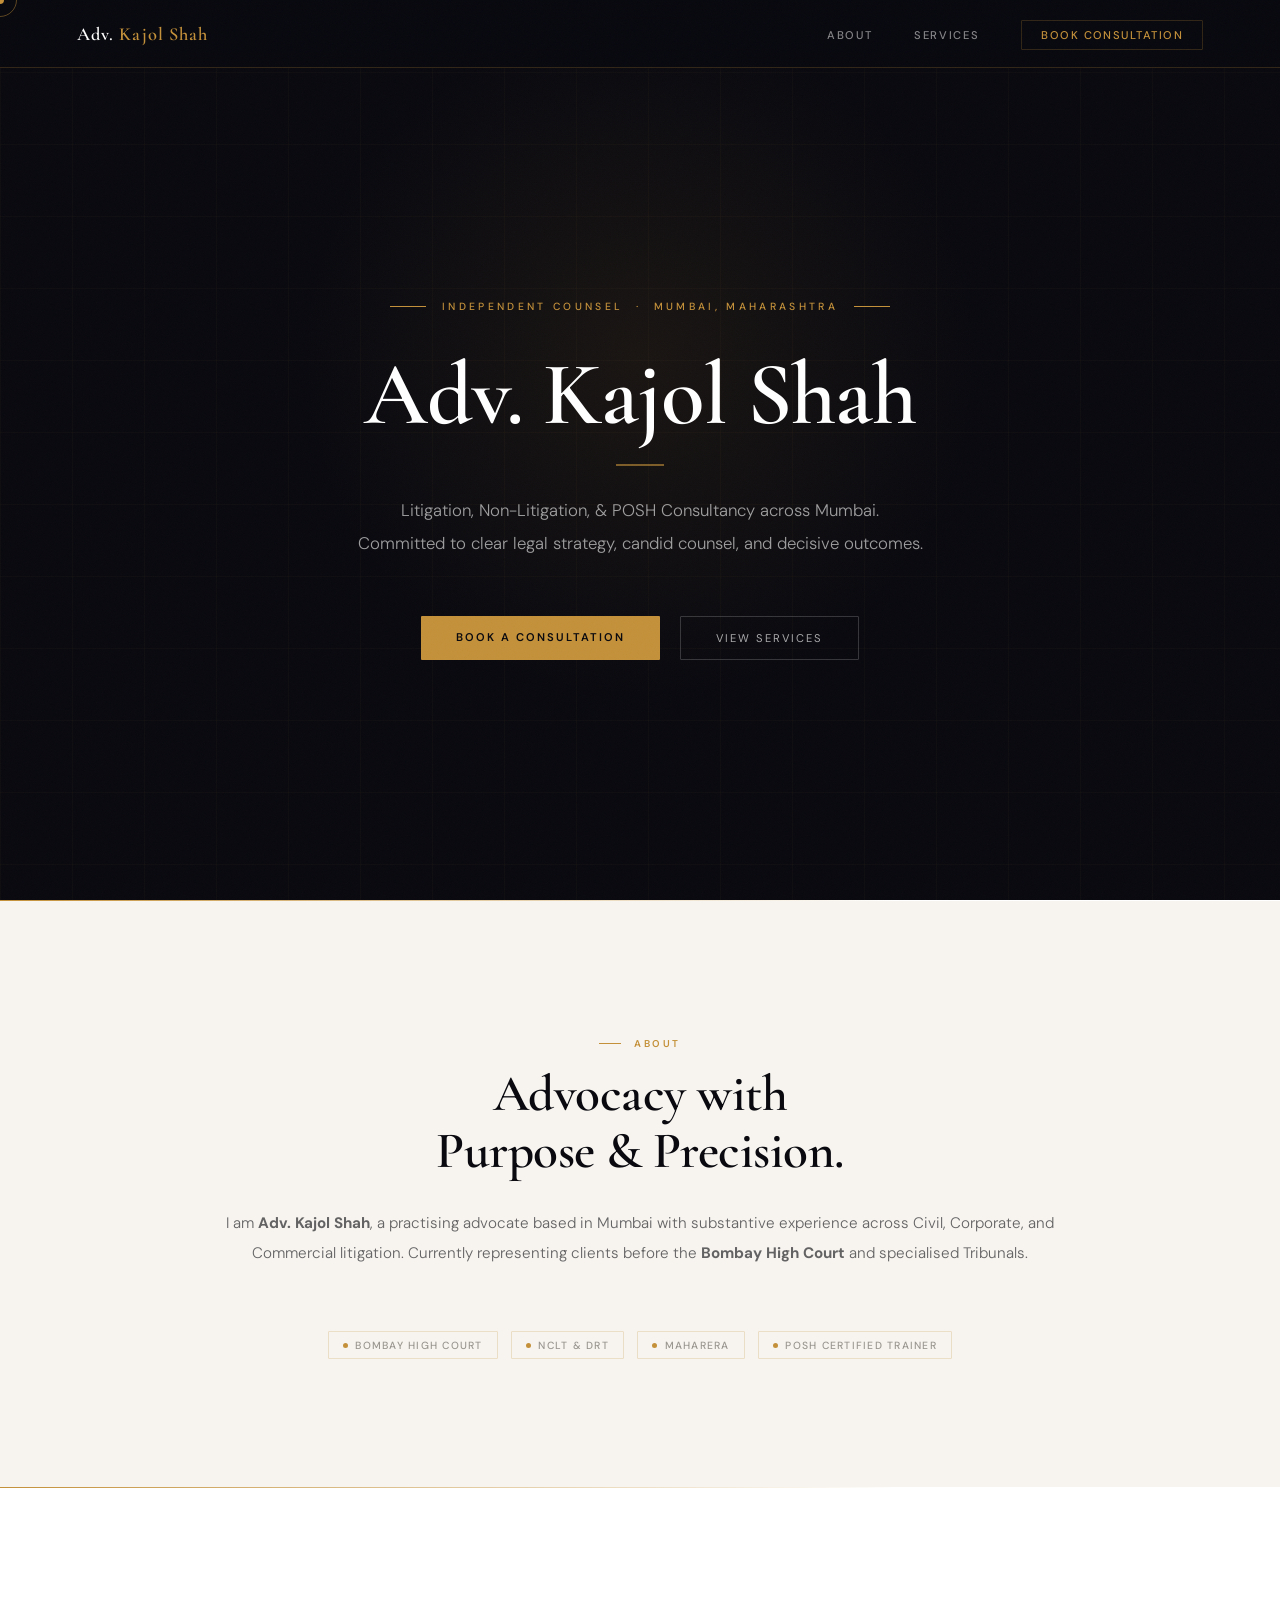
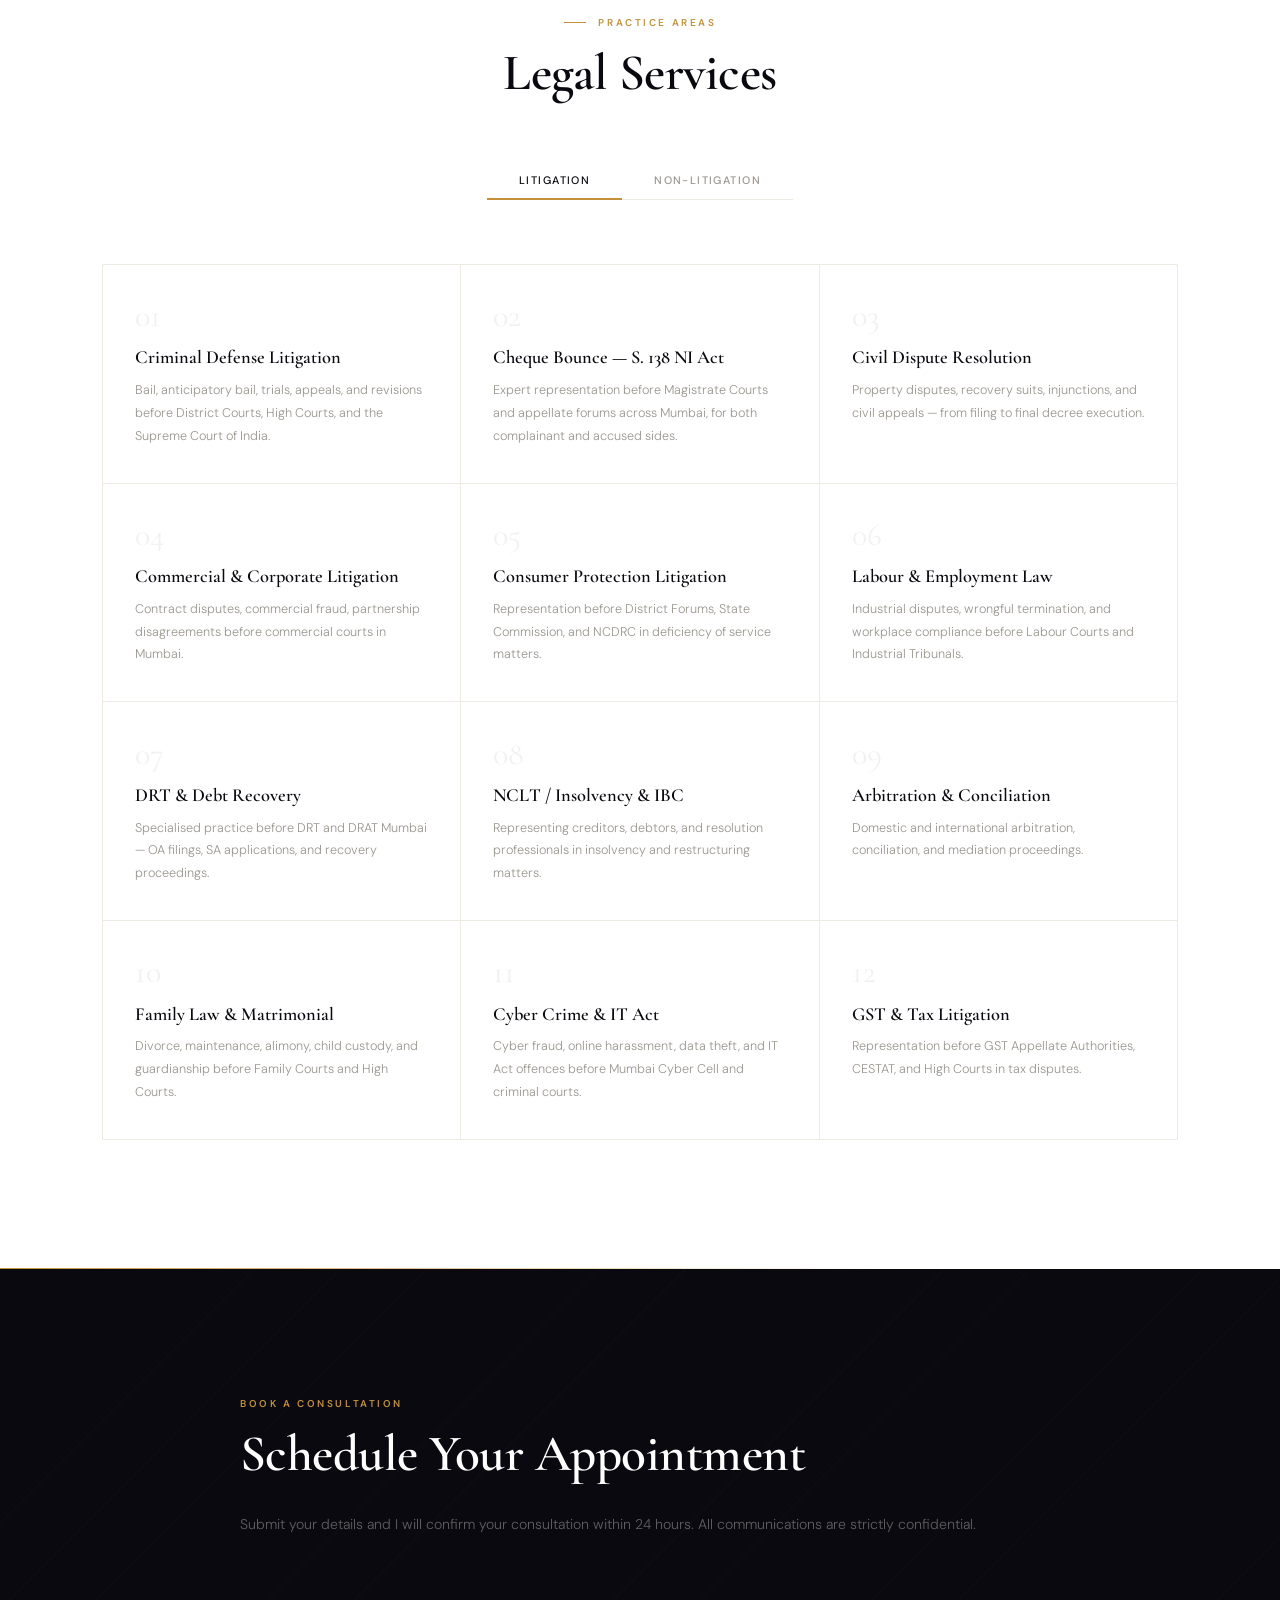
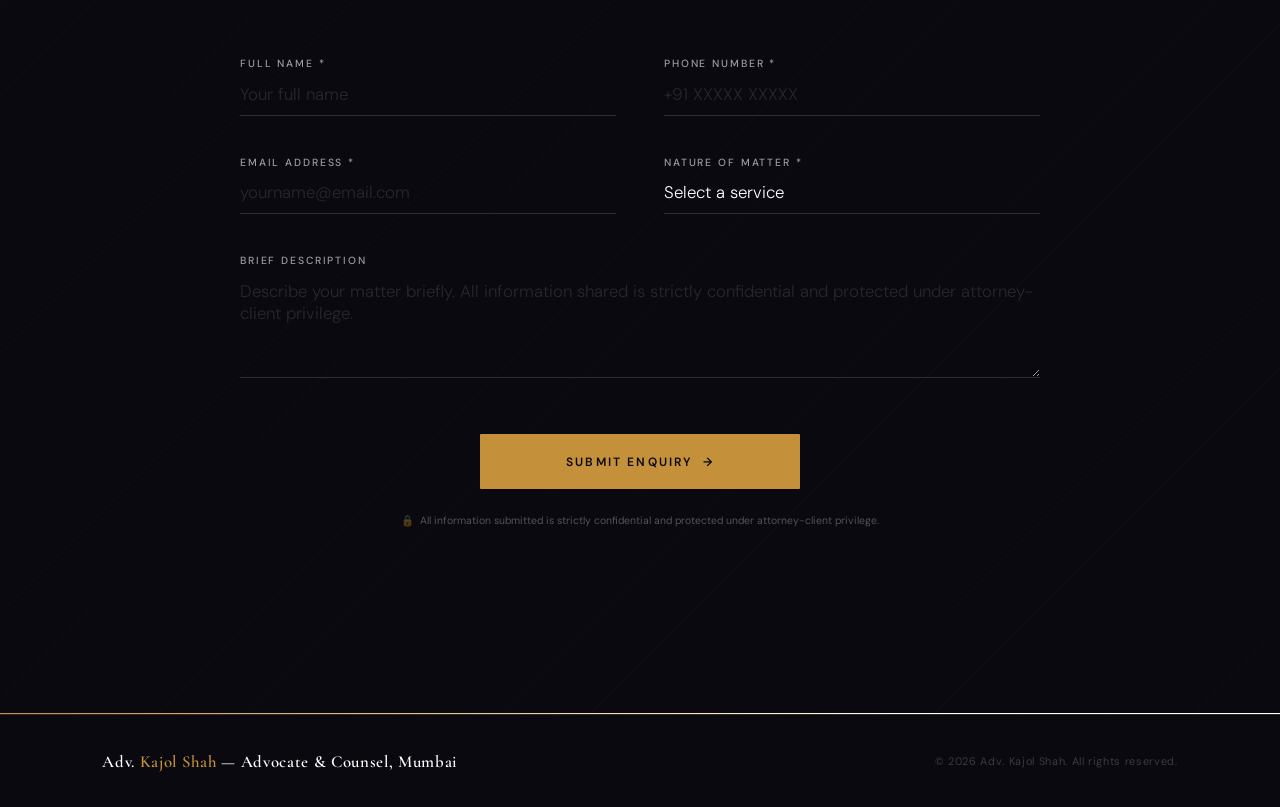
==== commit 9a0fd3d4: "Remove Contact link from navigation menu" ====
--- a/index.html
+++ b/index.html
@@ -1125,7 +1125,6 @@
     <ul class="nav-links">
       <li><a href="#about">About</a></li>
       <li><a href="#practice">Services</a></li>
-      <li><a href="#contact">Contact</a></li>
       <li><a href="#appointment" class="nav-btn">Book Consultation</a></li>
     </ul>
     <div class="hamburger" id="ham" onclick="toggleMenu()">
@@ -1475,4 +1474,4 @@
 
 </body>
 
-</html>+</html>
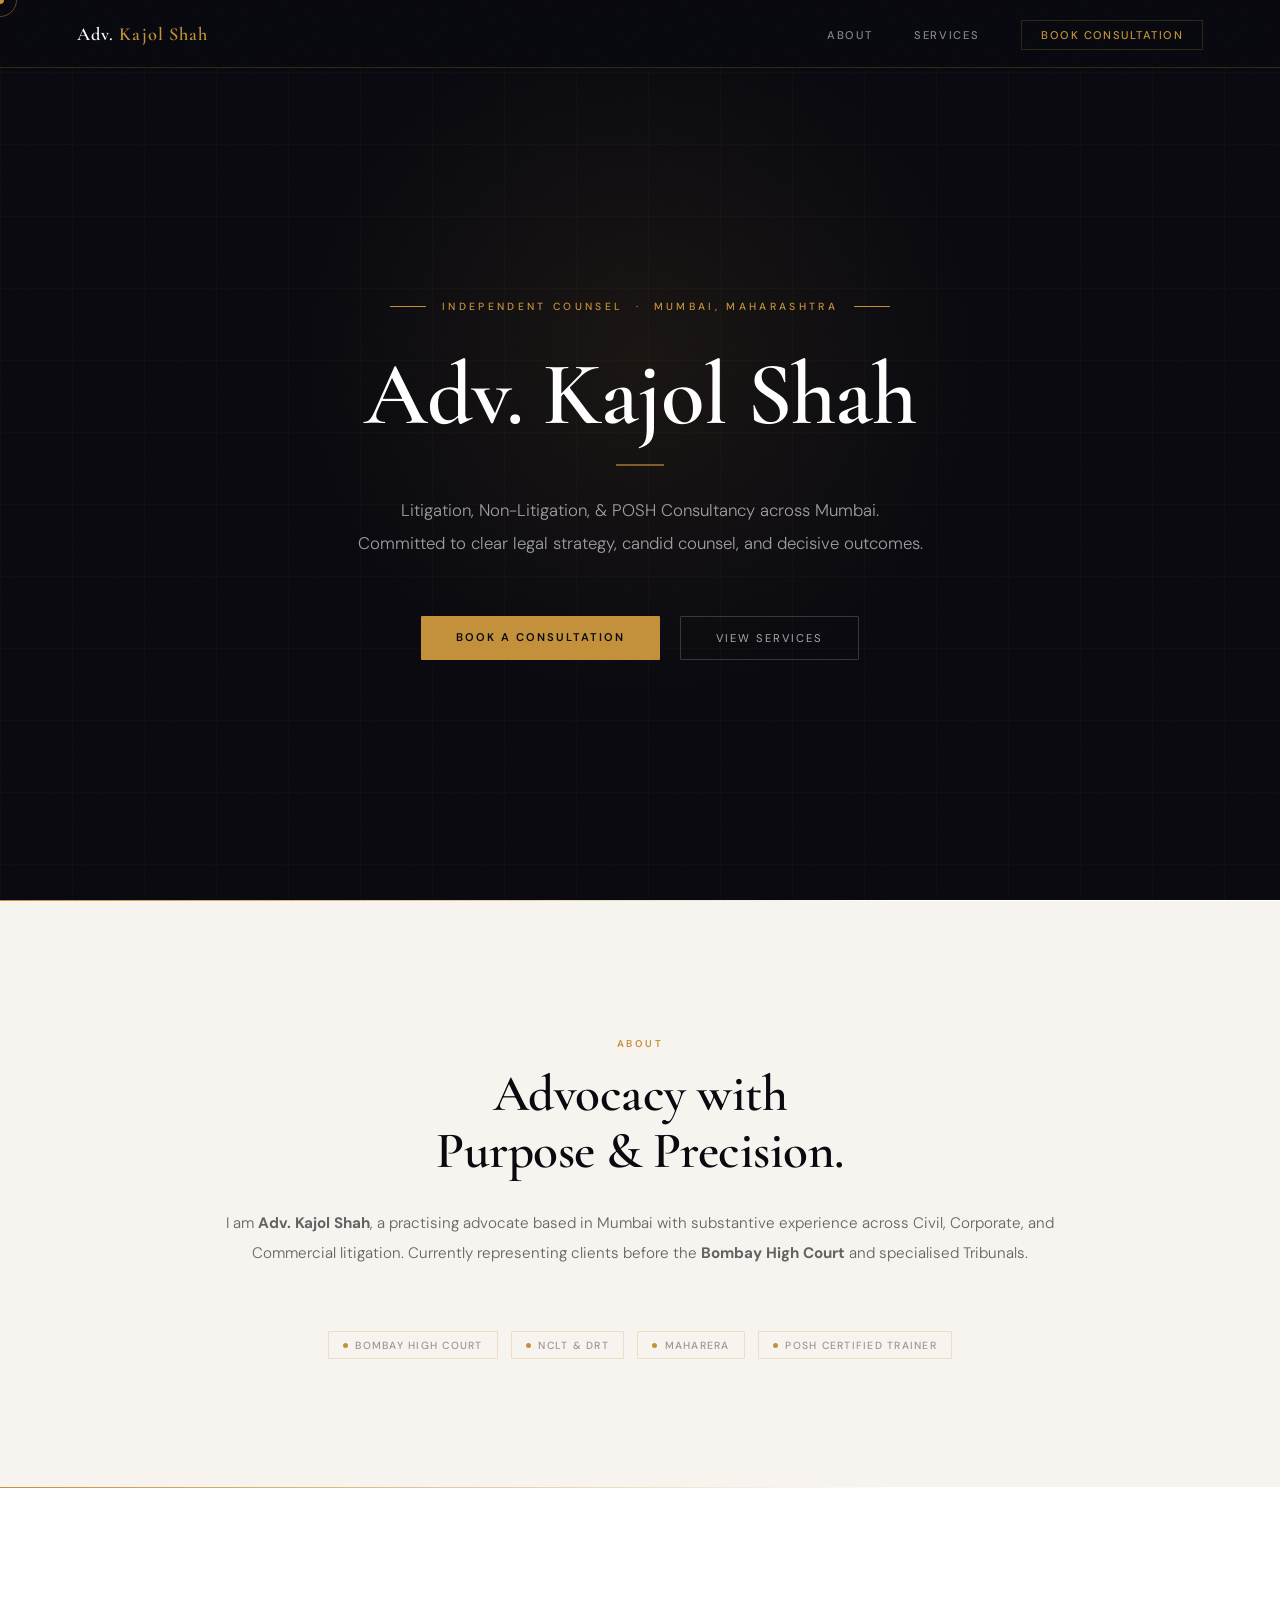
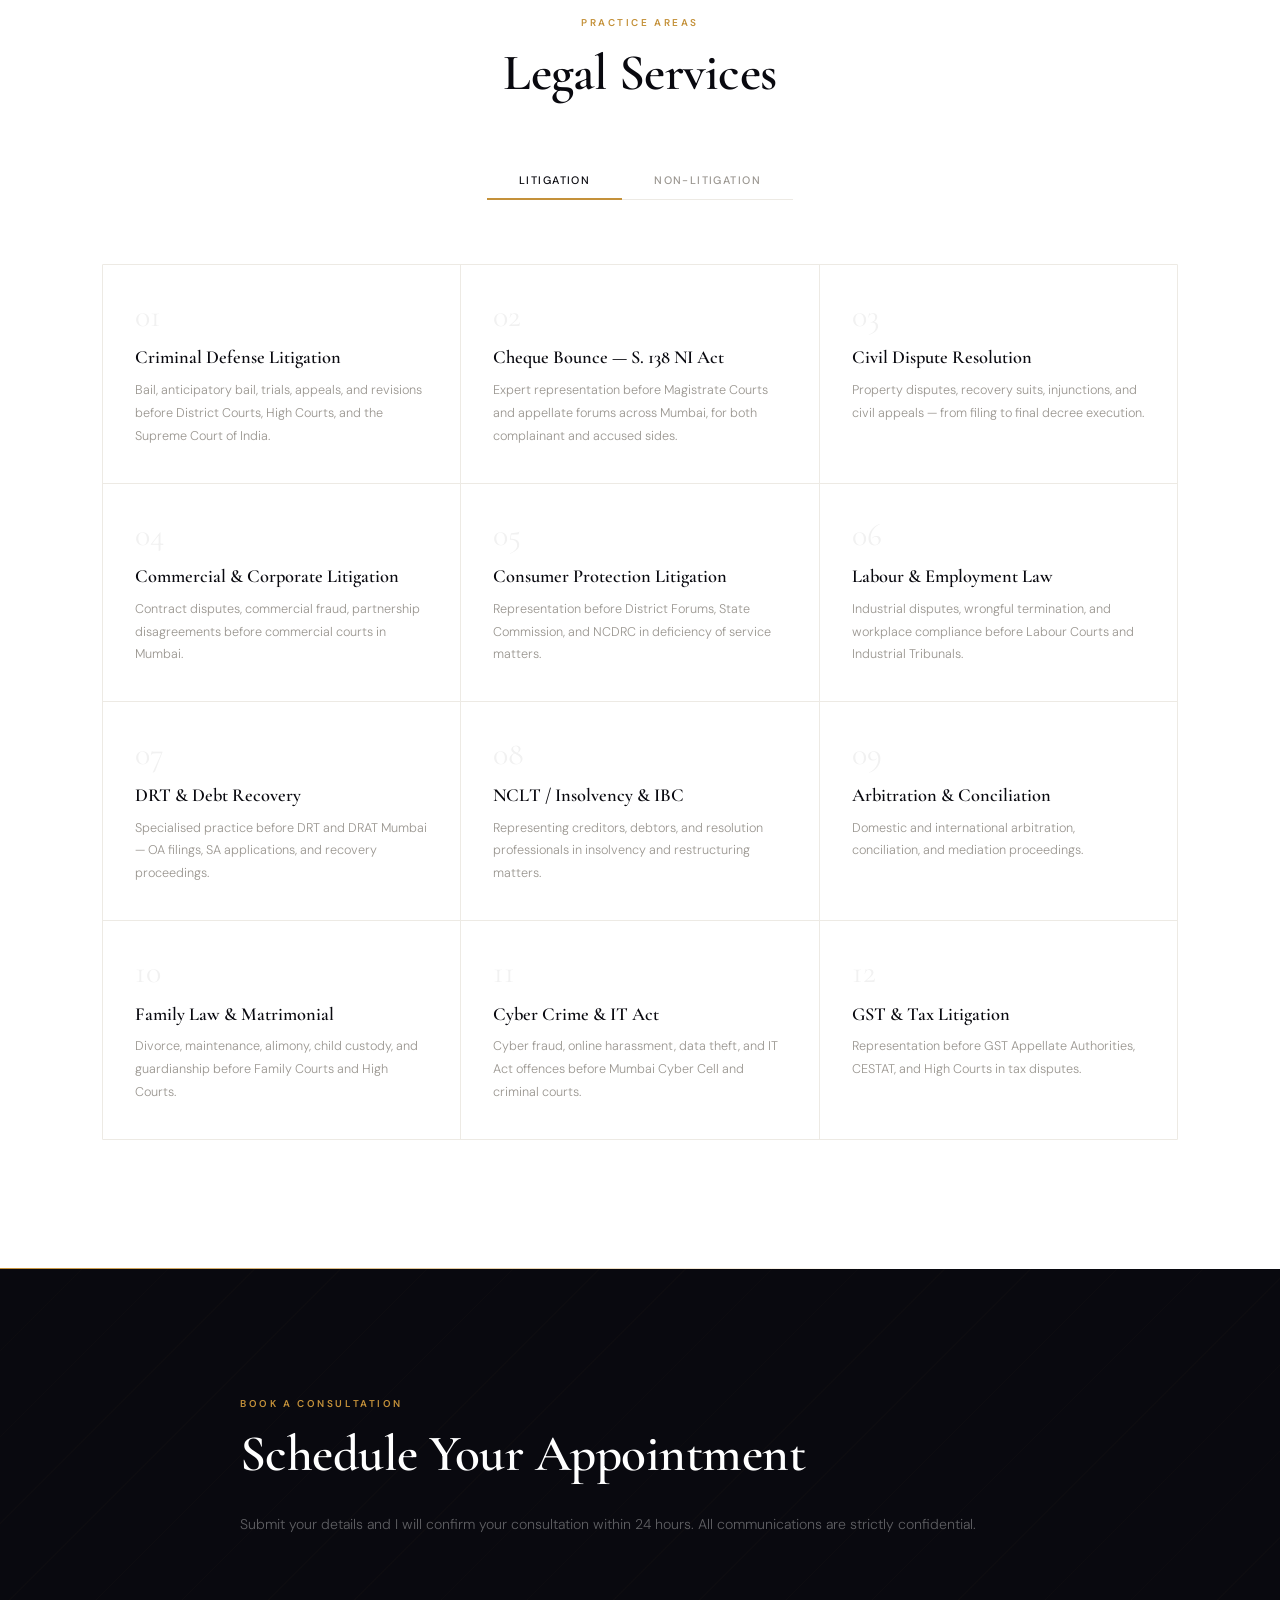
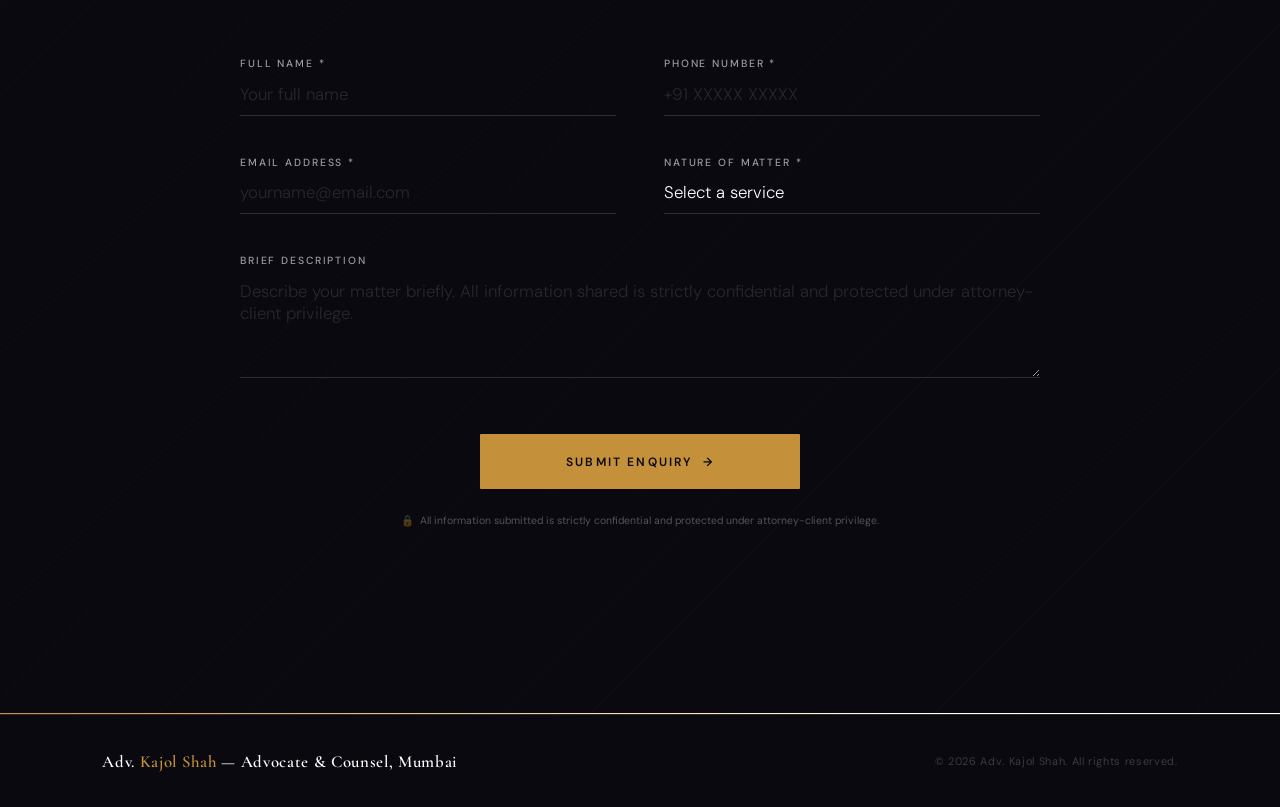
==== commit cfd8cd61: "tag removal" ====
--- a/index.html
+++ b/index.html
@@ -434,13 +434,6 @@
       display: flex;
       align-items: center;
       gap: .8rem;
-    }
-
-    .sec-tag::before {
-      content: '';
-      width: 22px;
-      height: 1px;
-      background: var(--gold);
     }
 
     h2 {
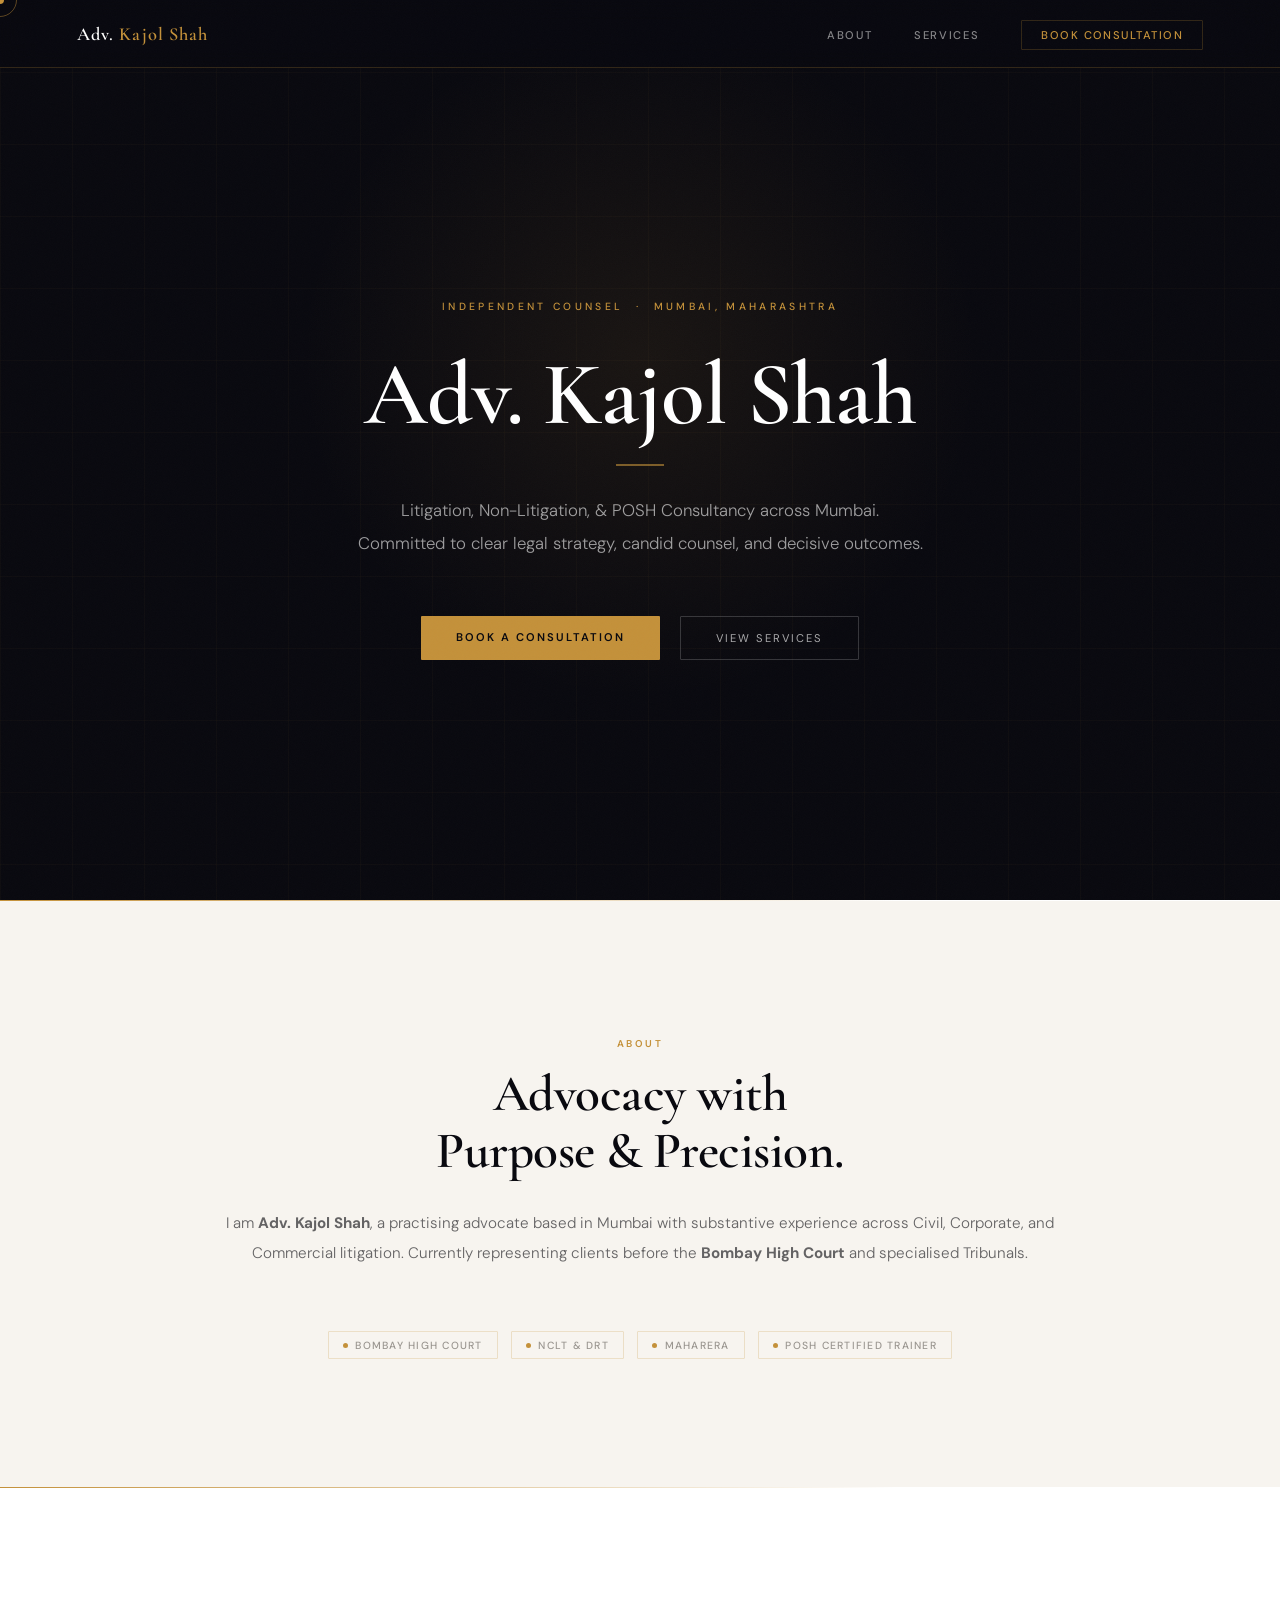
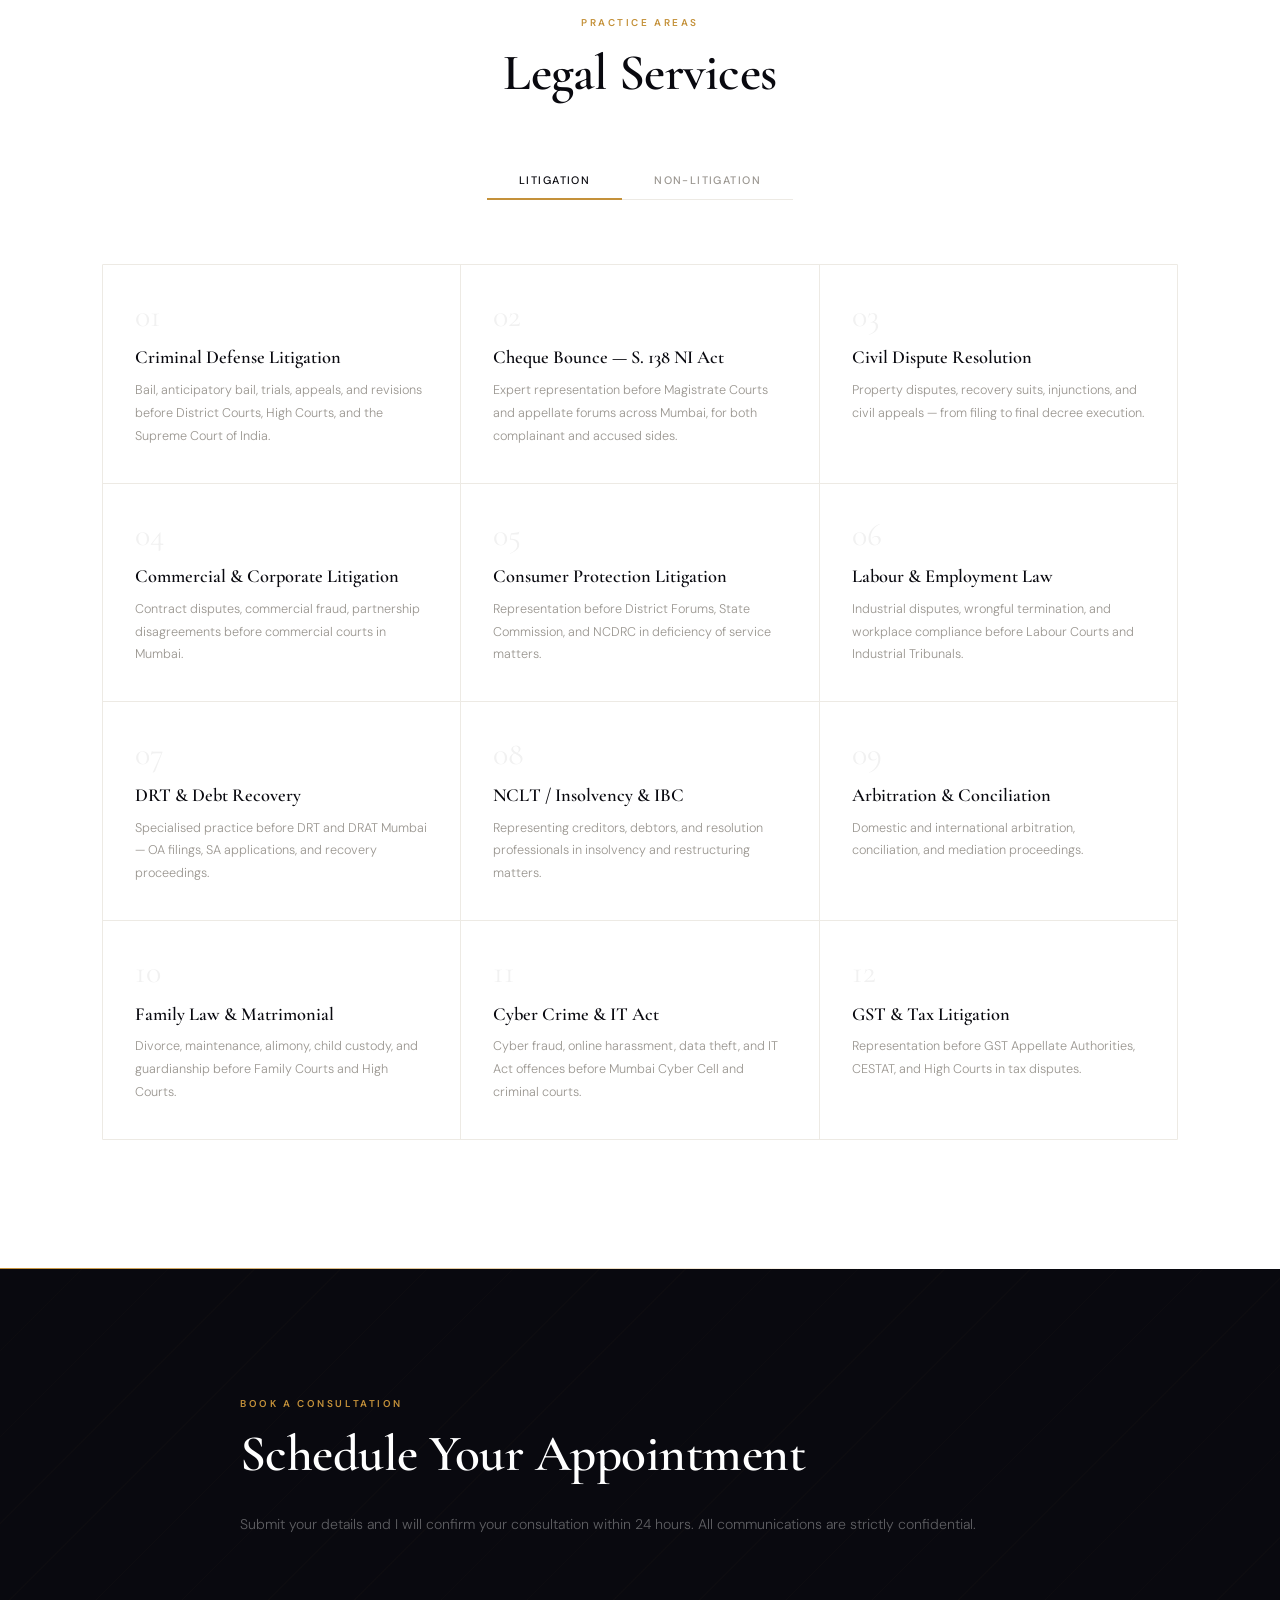
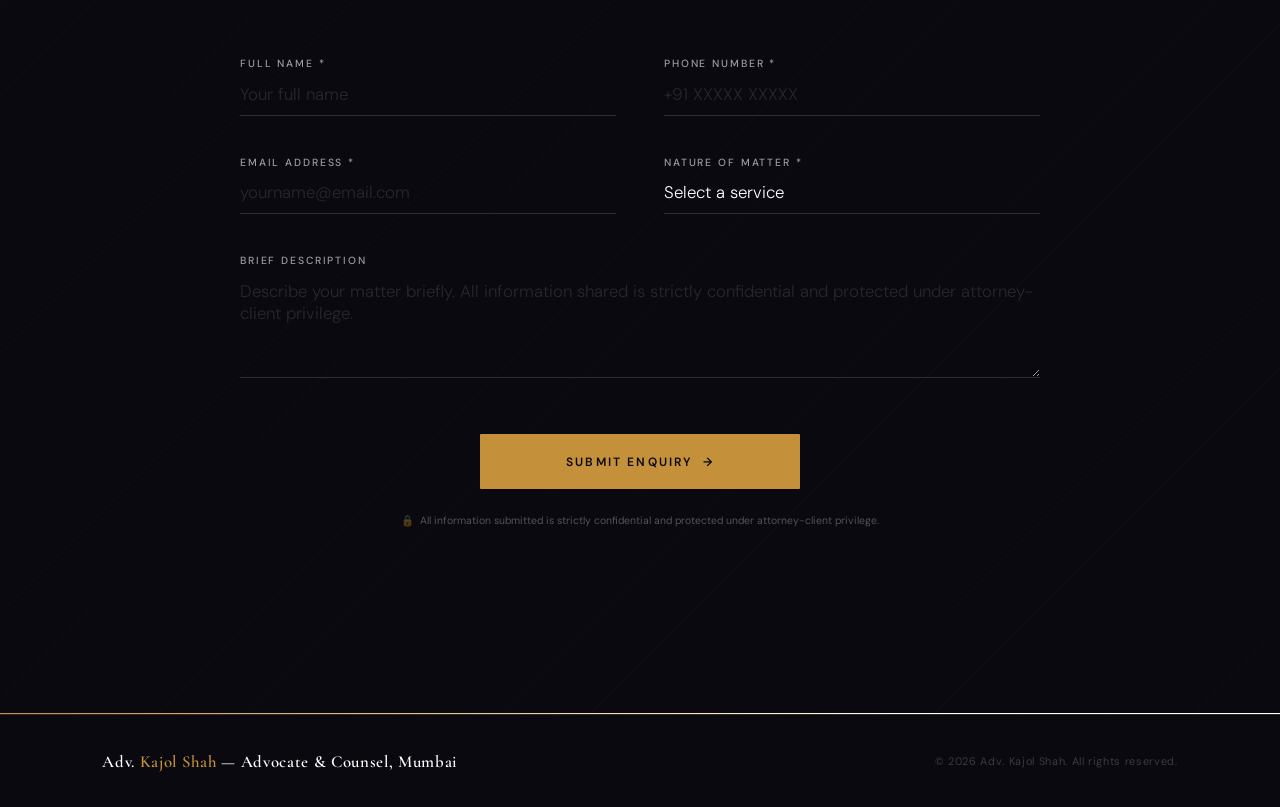
==== commit fc7650c7: "removed tag" ====
--- a/index.html
+++ b/index.html
@@ -259,15 +259,6 @@
       color: var(--gold);
       font-weight: 500;
       margin-bottom: 2.2rem;
-    }
-
-    .hero-eyebrow::before,
-    .hero-eyebrow::after {
-      content: '';
-      width: 36px;
-      height: 1px;
-      background: var(--gold);
-      flex-shrink: 0;
     }
 
     h1 {
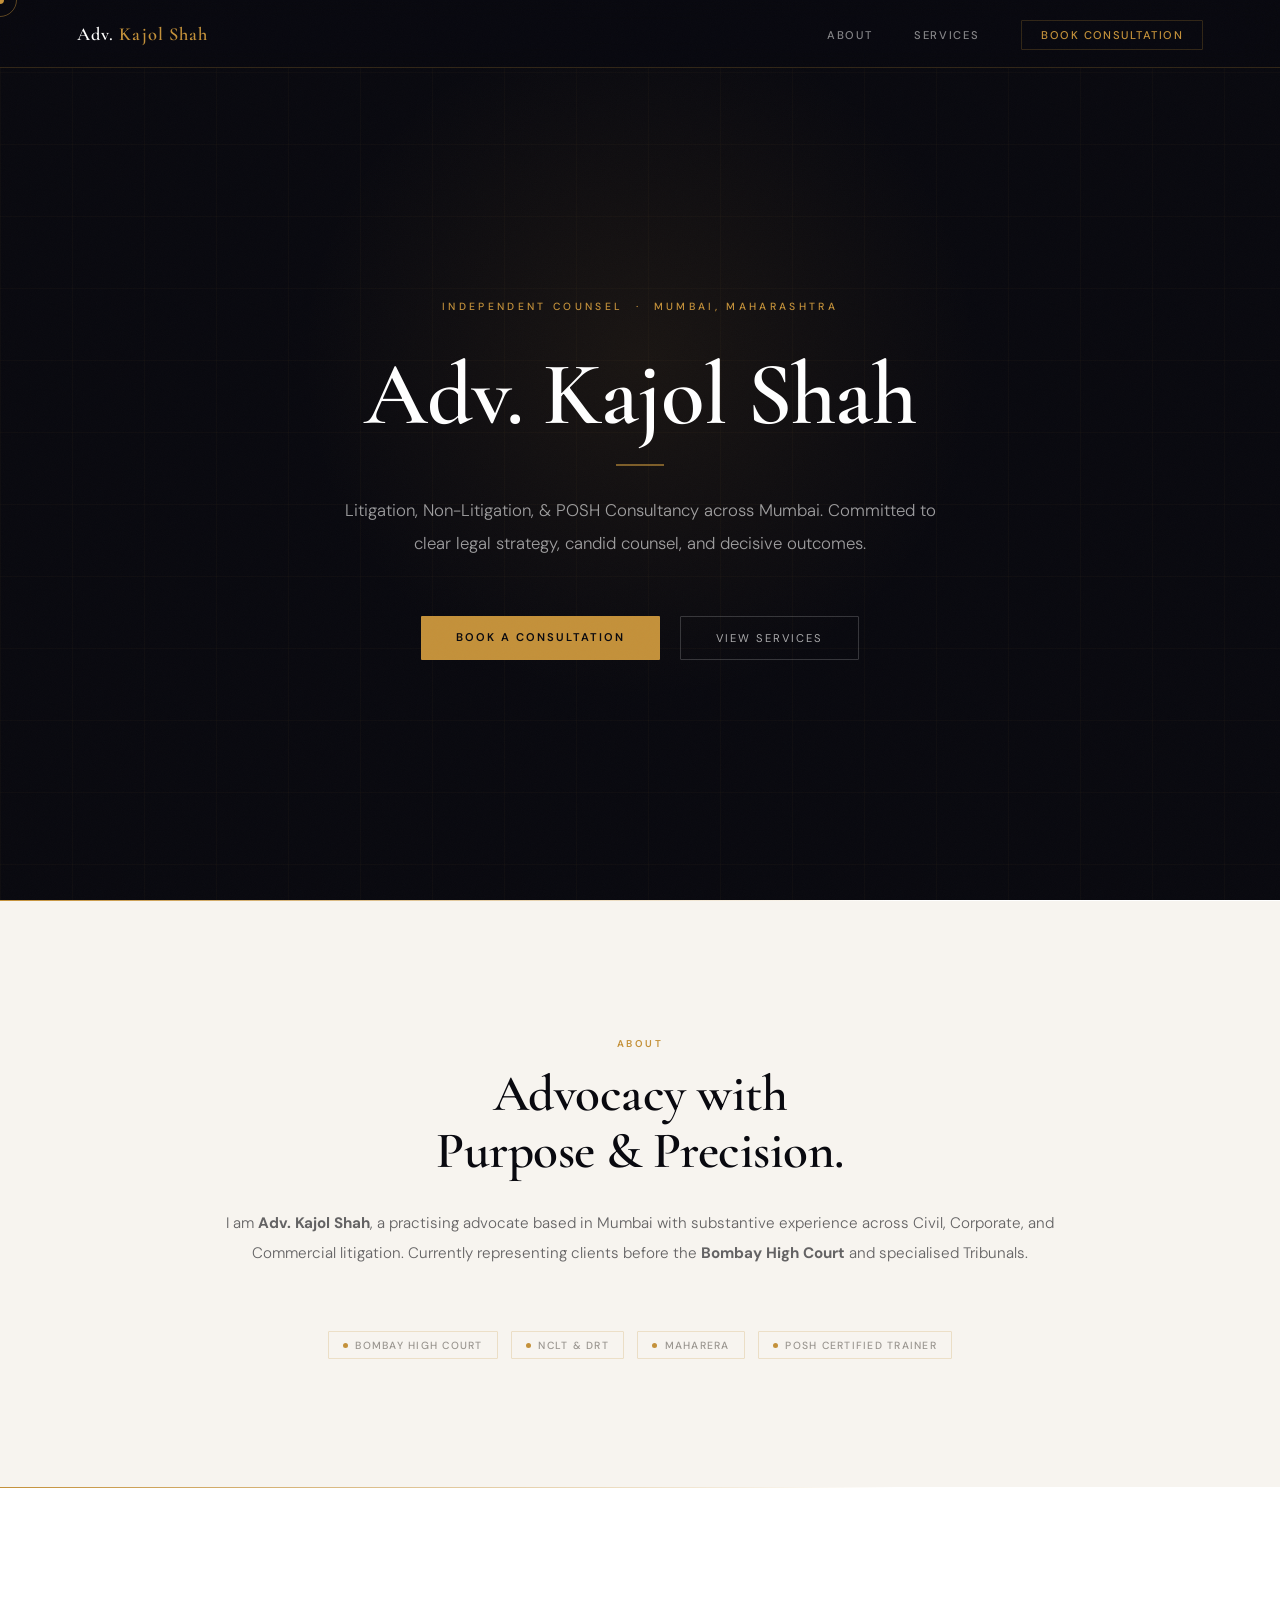
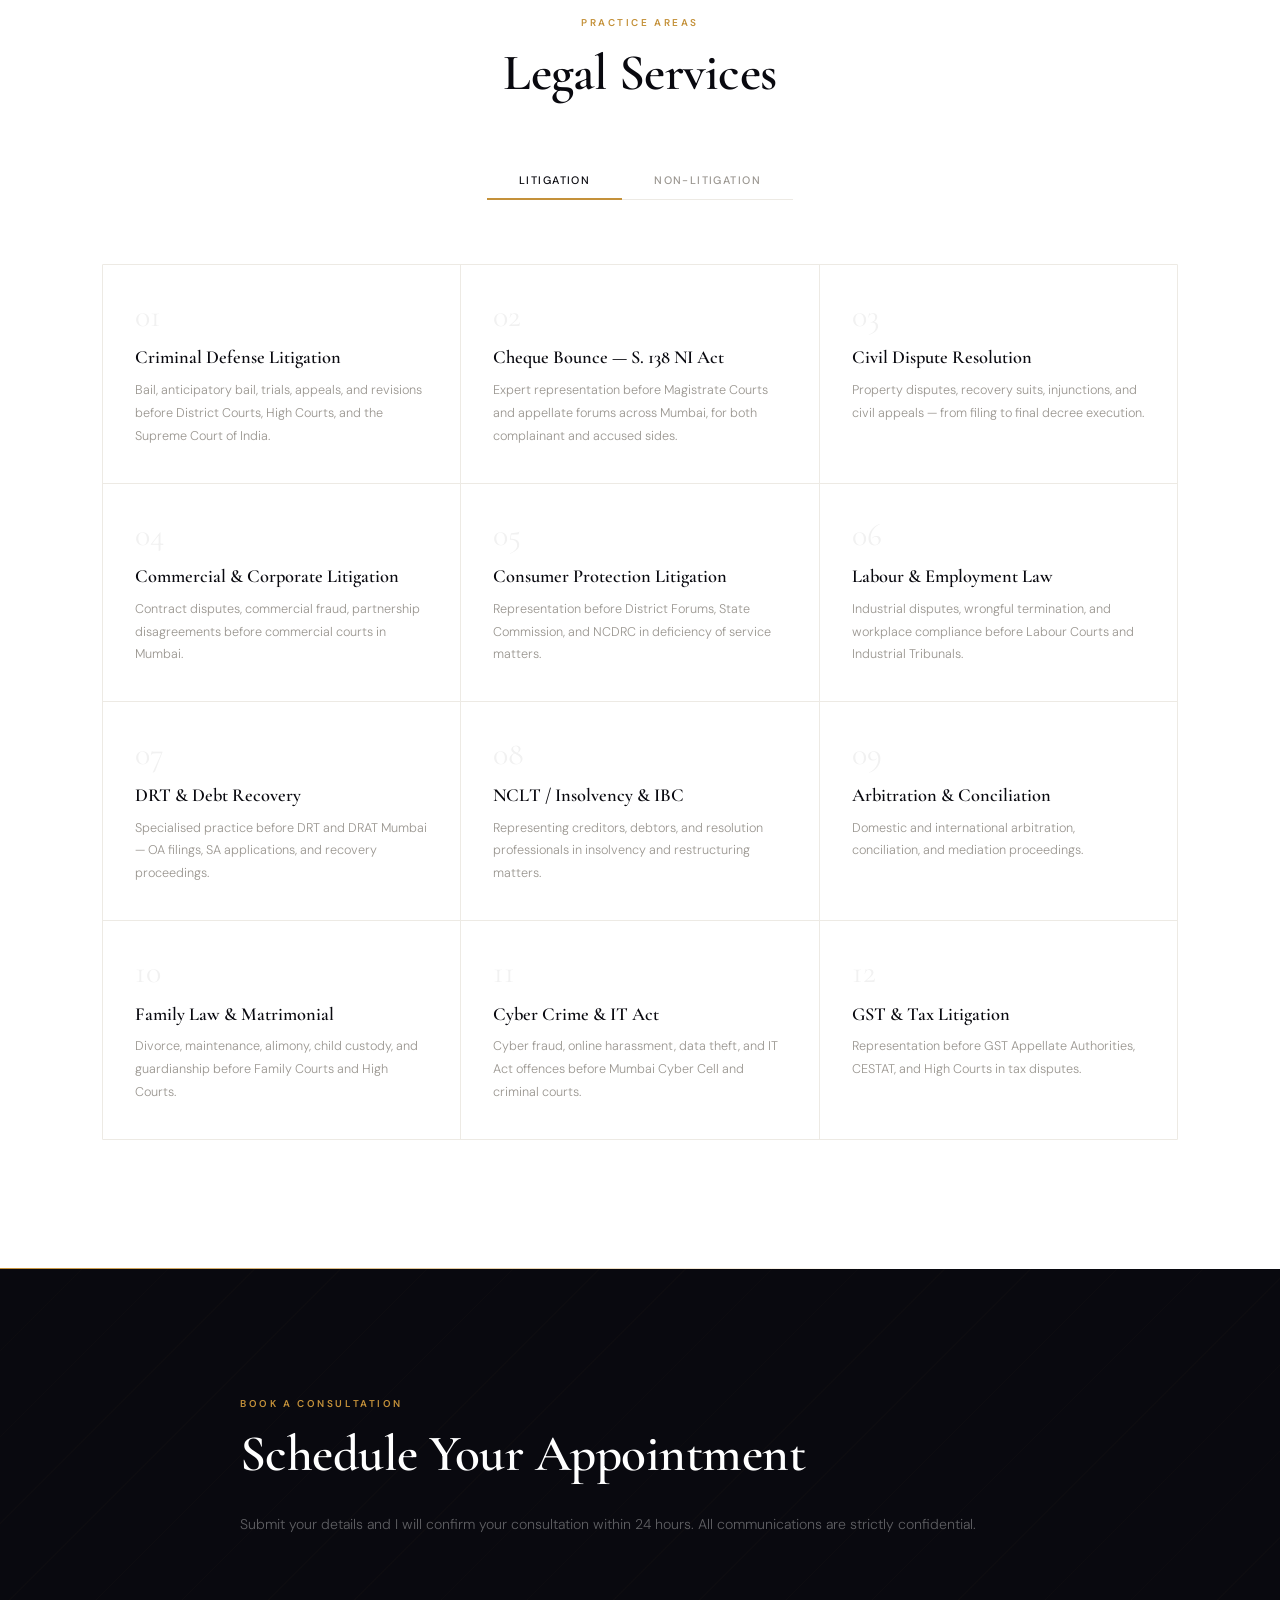
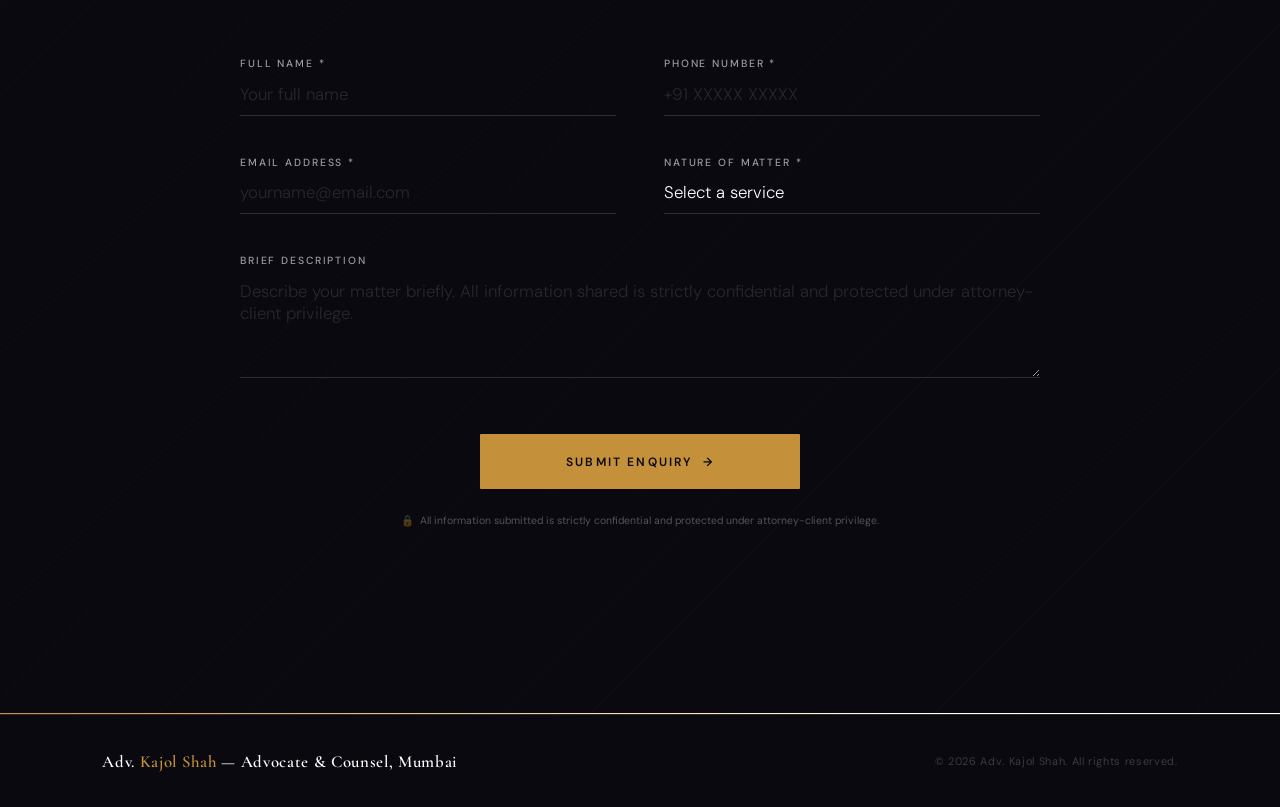
==== commit 1957e5df: "Merge two lines in hero description" ====
--- a/index.html
+++ b/index.html
@@ -1133,8 +1133,7 @@
       <h1 class="a2">Adv. Kajol Shah</h1>
       <div class="hero-divider a3"></div>
       <p class="hero-desc a4">
-        Litigation, Non-Litigation, &amp; POSH Consultancy across Mumbai.<br>
-        Committed to clear legal strategy, candid counsel, and decisive outcomes.
+        Litigation, Non-Litigation, &amp; POSH Consultancy across Mumbai. Committed to clear legal strategy, candid counsel, and decisive outcomes.
       </p>
       <div class="hero-btns a5">
         <a href="#appointment" class="btn-gold">Book a Consultation</a>
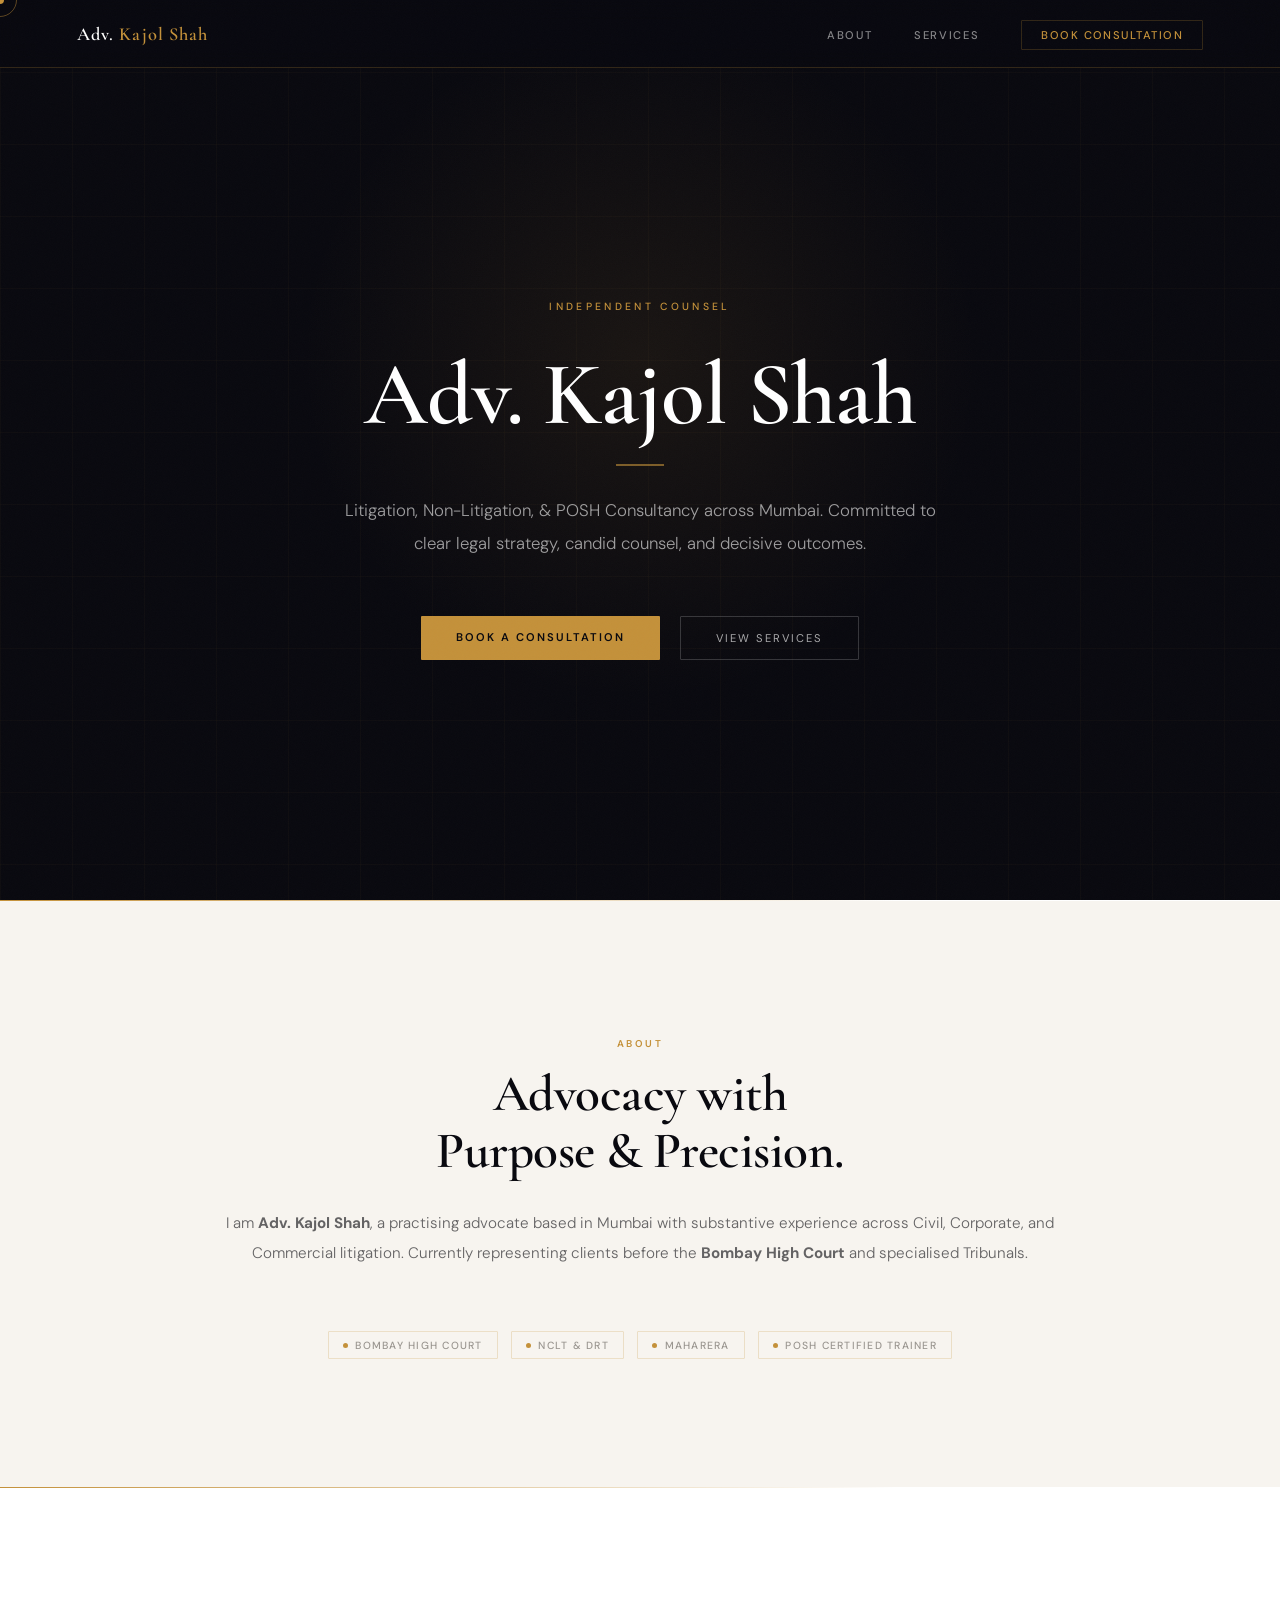
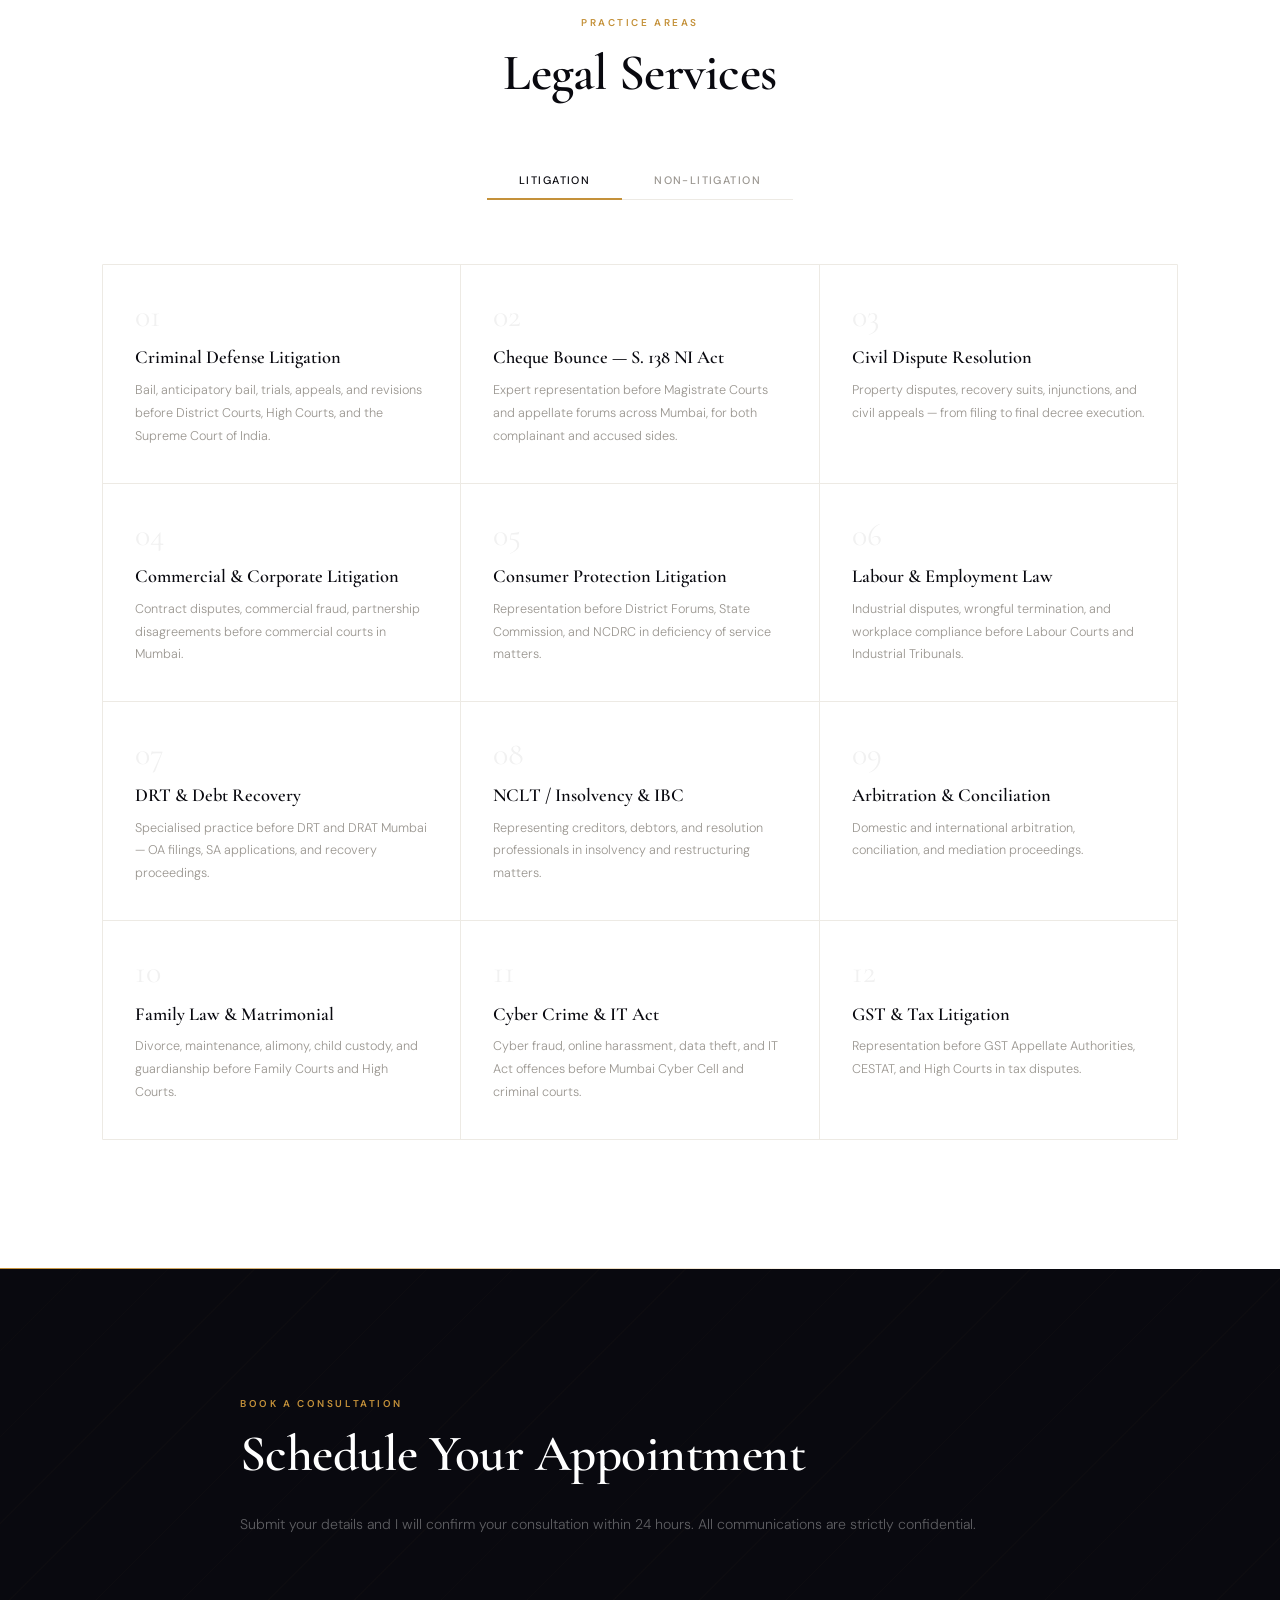
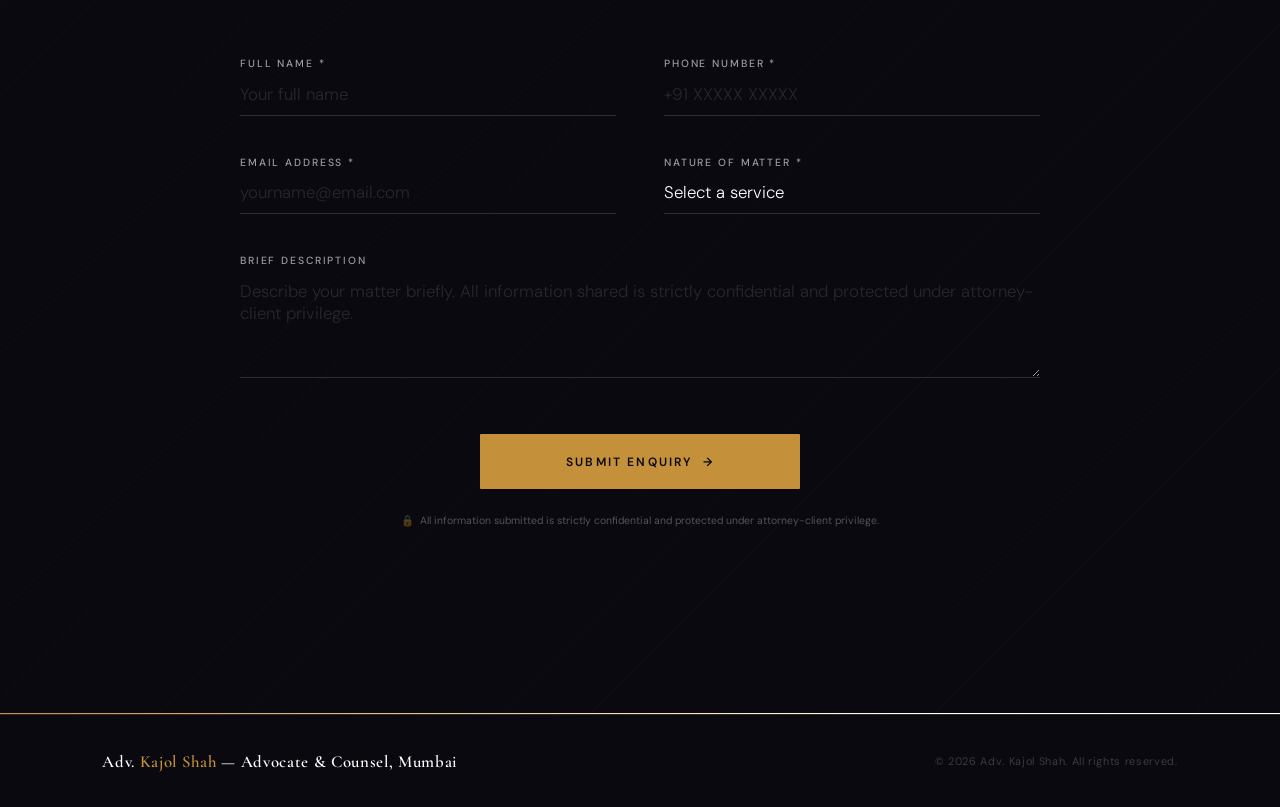
==== commit 2efe00a9: "Remove extra text from hero-eyebrow section" ====
--- a/index.html
+++ b/index.html
@@ -1129,7 +1129,7 @@
 
     <!-- Center Content -->
     <div class="hero-content">
-      <div class="hero-eyebrow a1">Independent Counsel &nbsp;&middot;&nbsp; Mumbai, Maharashtra</div>
+      <div class="hero-eyebrow a1">Independent Counsel</div>
       <h1 class="a2">Adv. Kajol Shah</h1>
       <div class="hero-divider a3"></div>
       <p class="hero-desc a4">
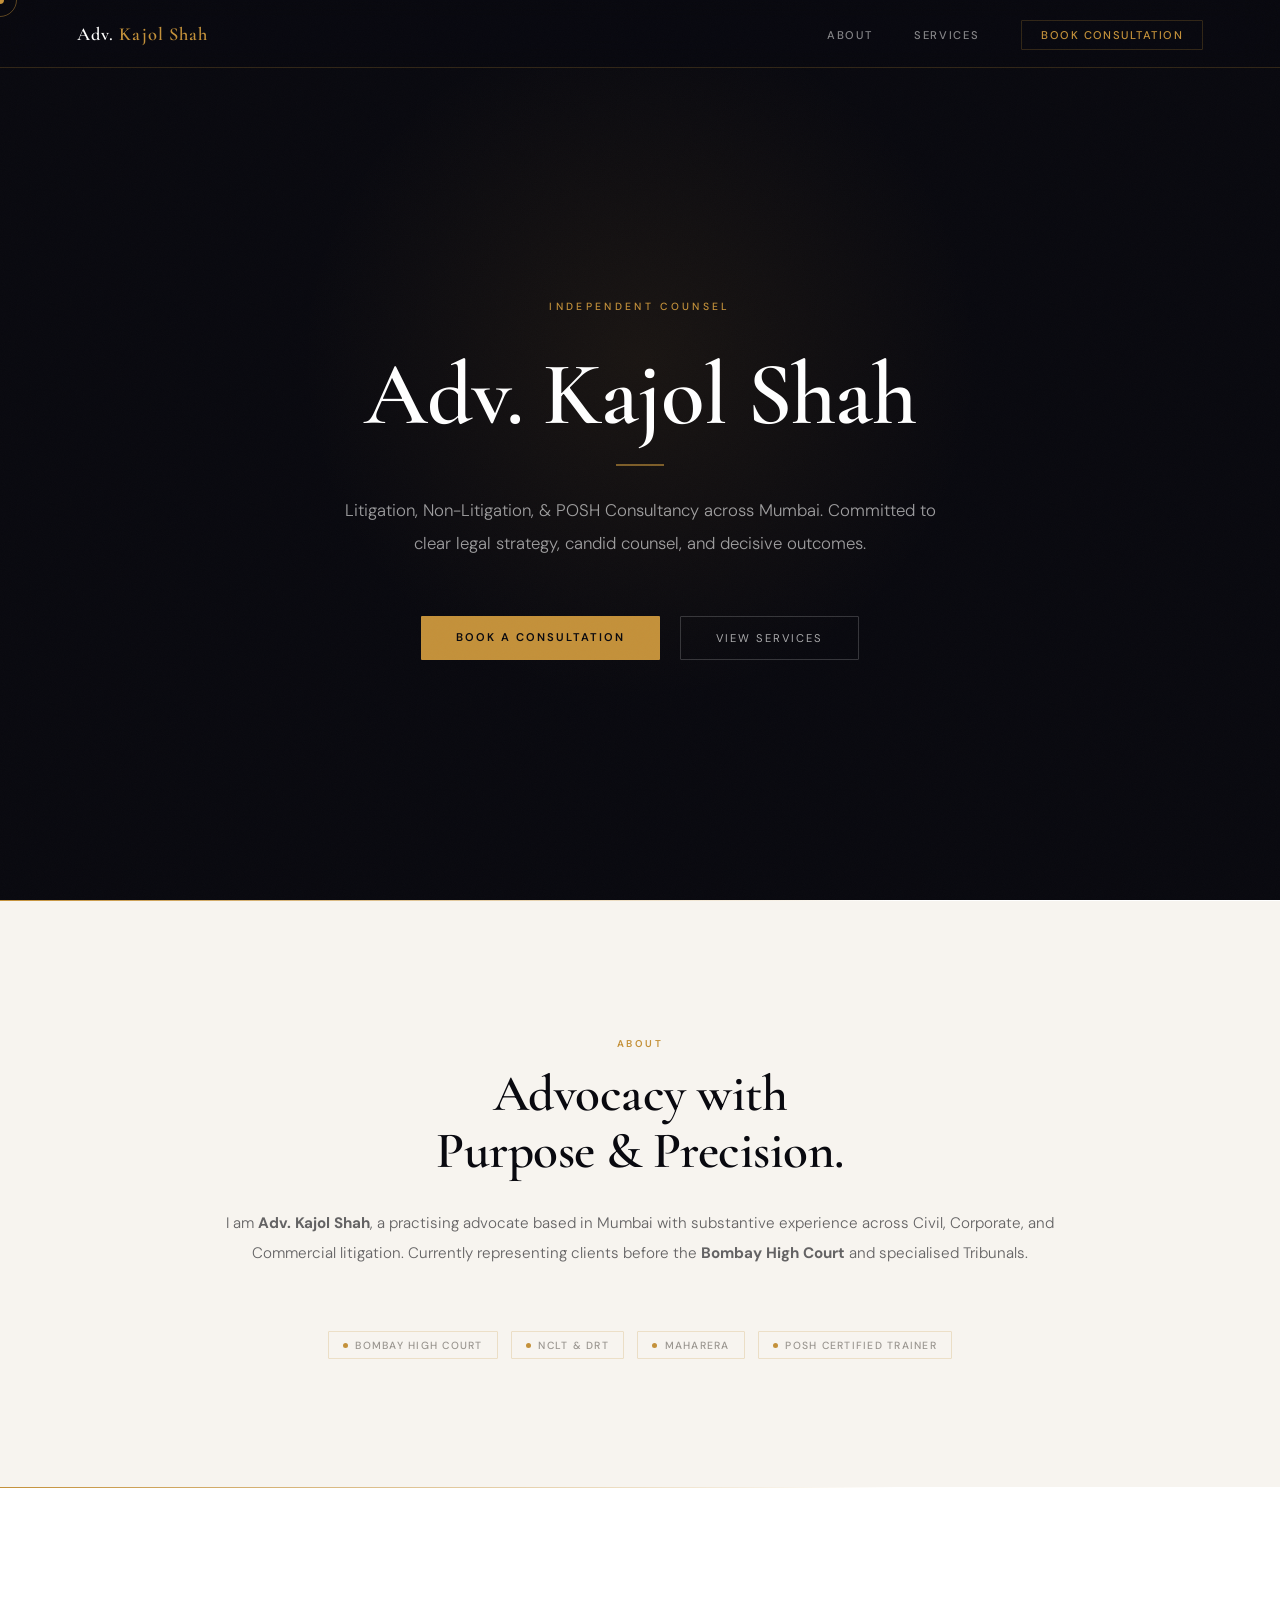
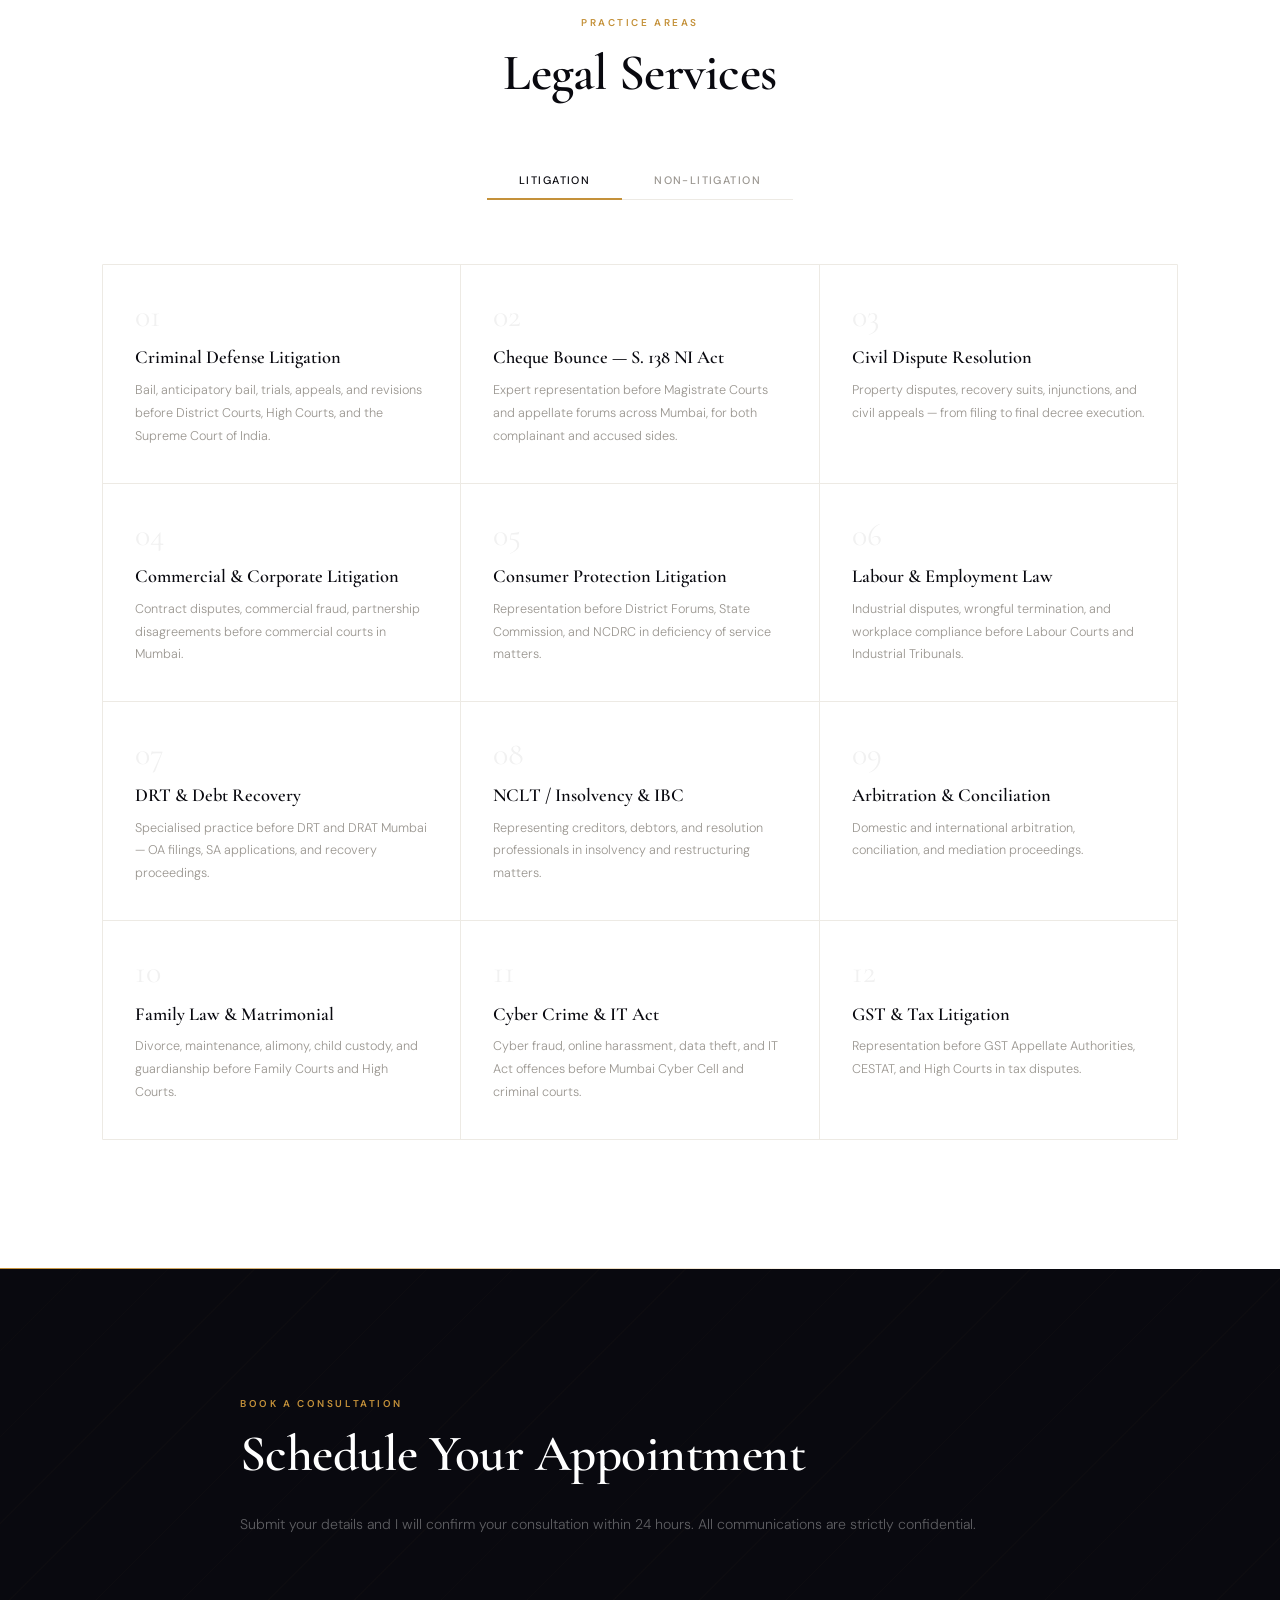
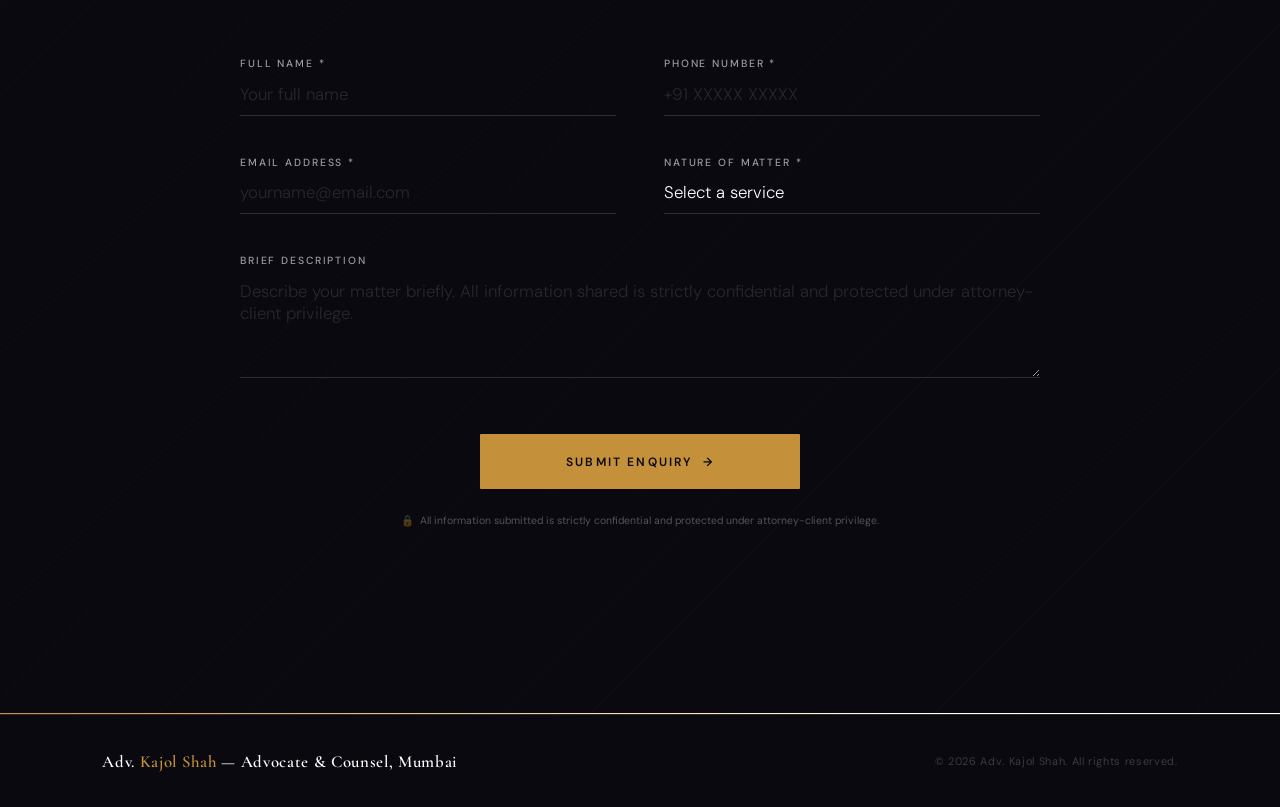
==== commit 7da8705c: "Update index.html" ====
--- a/index.html
+++ b/index.html
@@ -214,17 +214,6 @@
       padding: 0 6%;
     }
 
-    /* Subtle grid */
-    #hero::before {
-      content: '';
-      position: absolute;
-      inset: 0;
-      pointer-events: none;
-      background-image:
-        linear-gradient(rgba(196, 145, 58, .03) 1px, transparent 1px),
-        linear-gradient(90deg, rgba(196, 145, 58, .03) 1px, transparent 1px);
-      background-size: 72px 72px;
-    }
 
     /* Radial accent */
     .hero-glow {
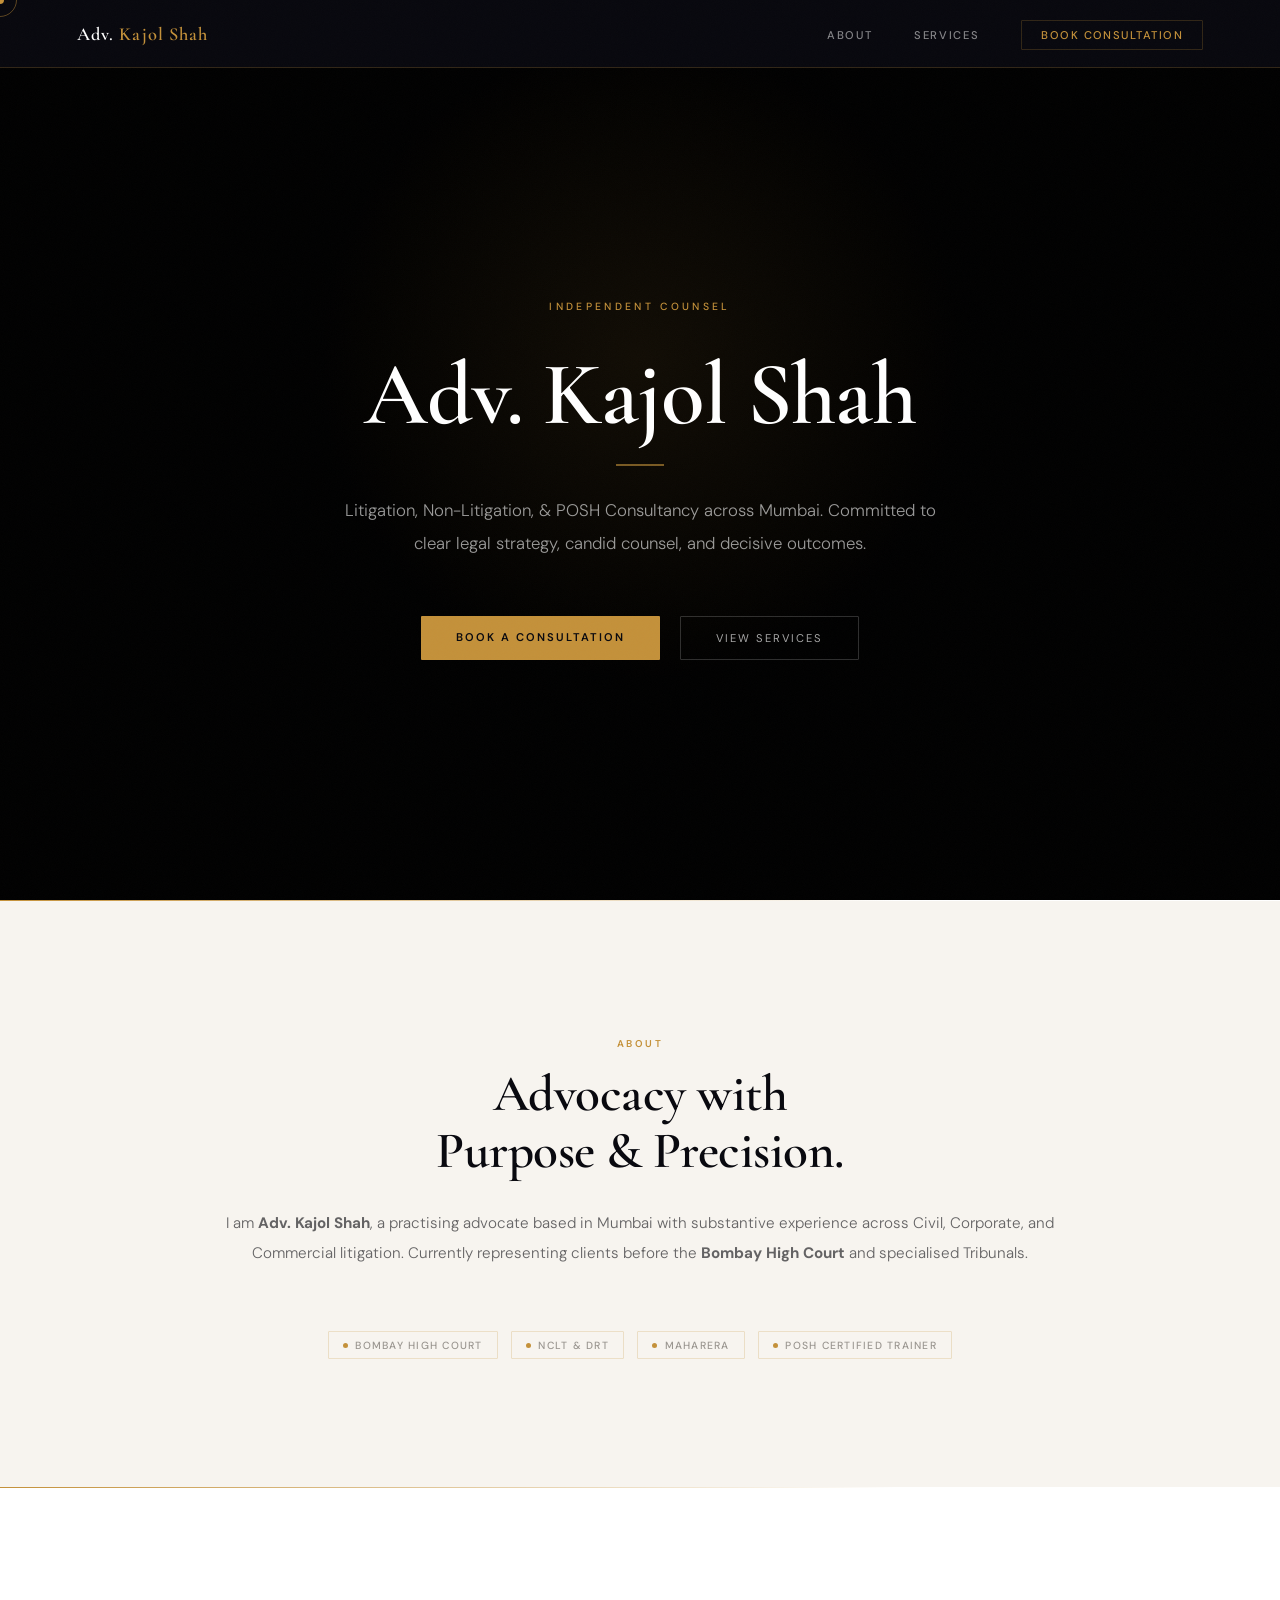
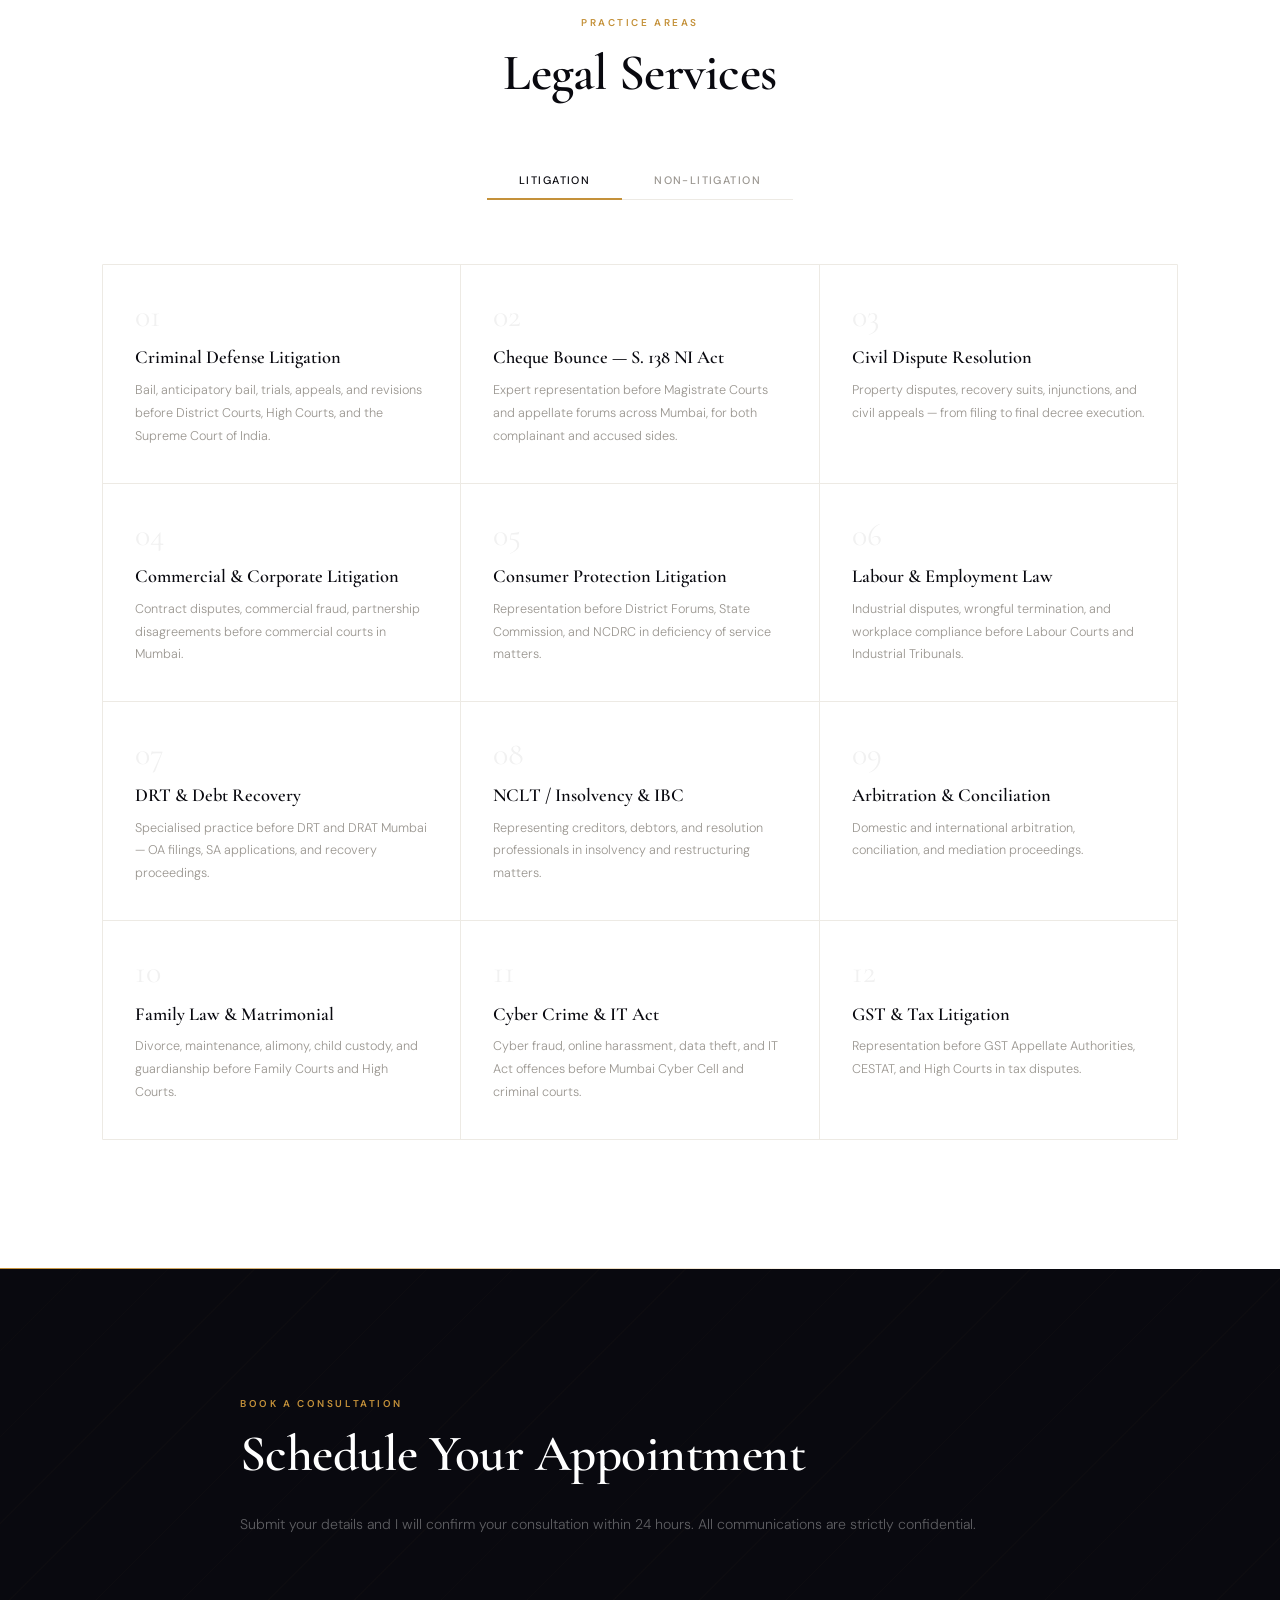
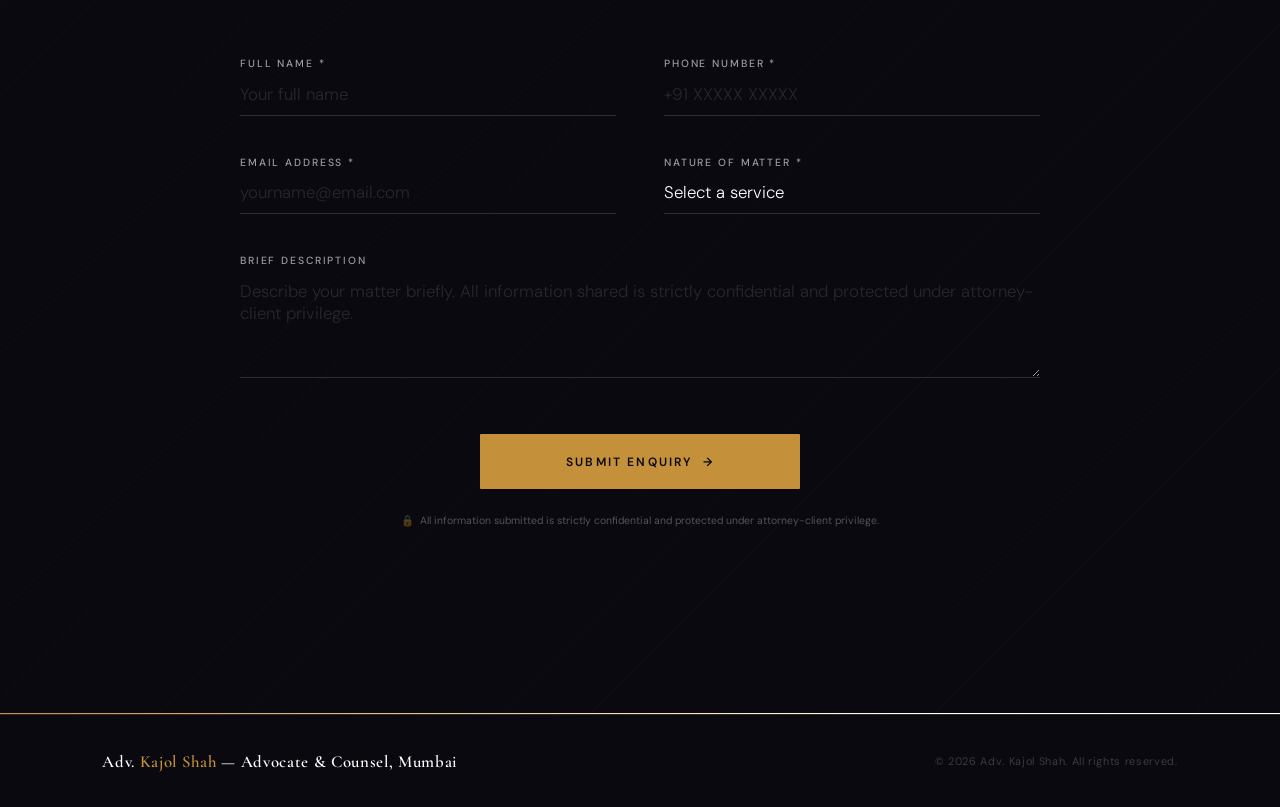
==== commit d232522d: "Change hero background color to black" ====
--- a/index.html
+++ b/index.html
@@ -203,7 +203,7 @@
    ============================================= */
     #hero {
       min-height: 100vh;
-      background: var(--ink);
+      background: #000000;
       display: flex;
       flex-direction: column;
       justify-content: center;
